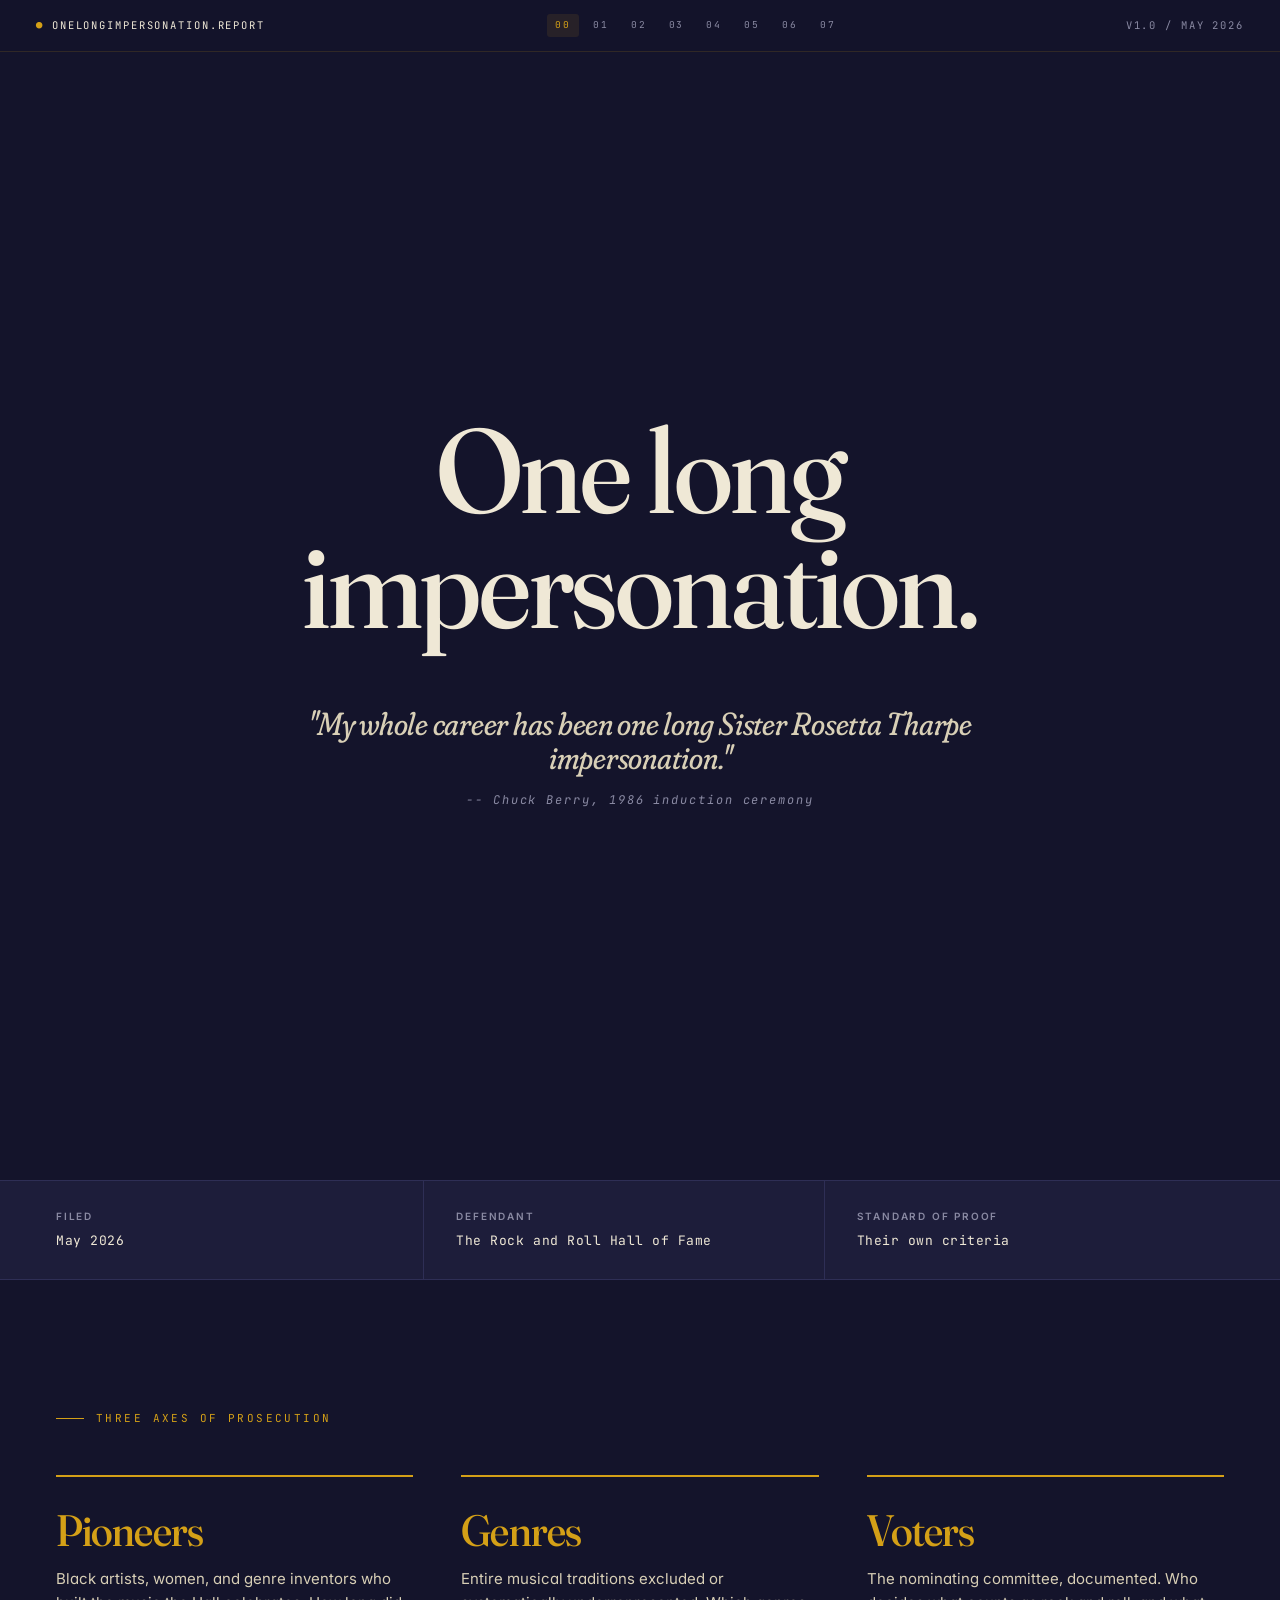
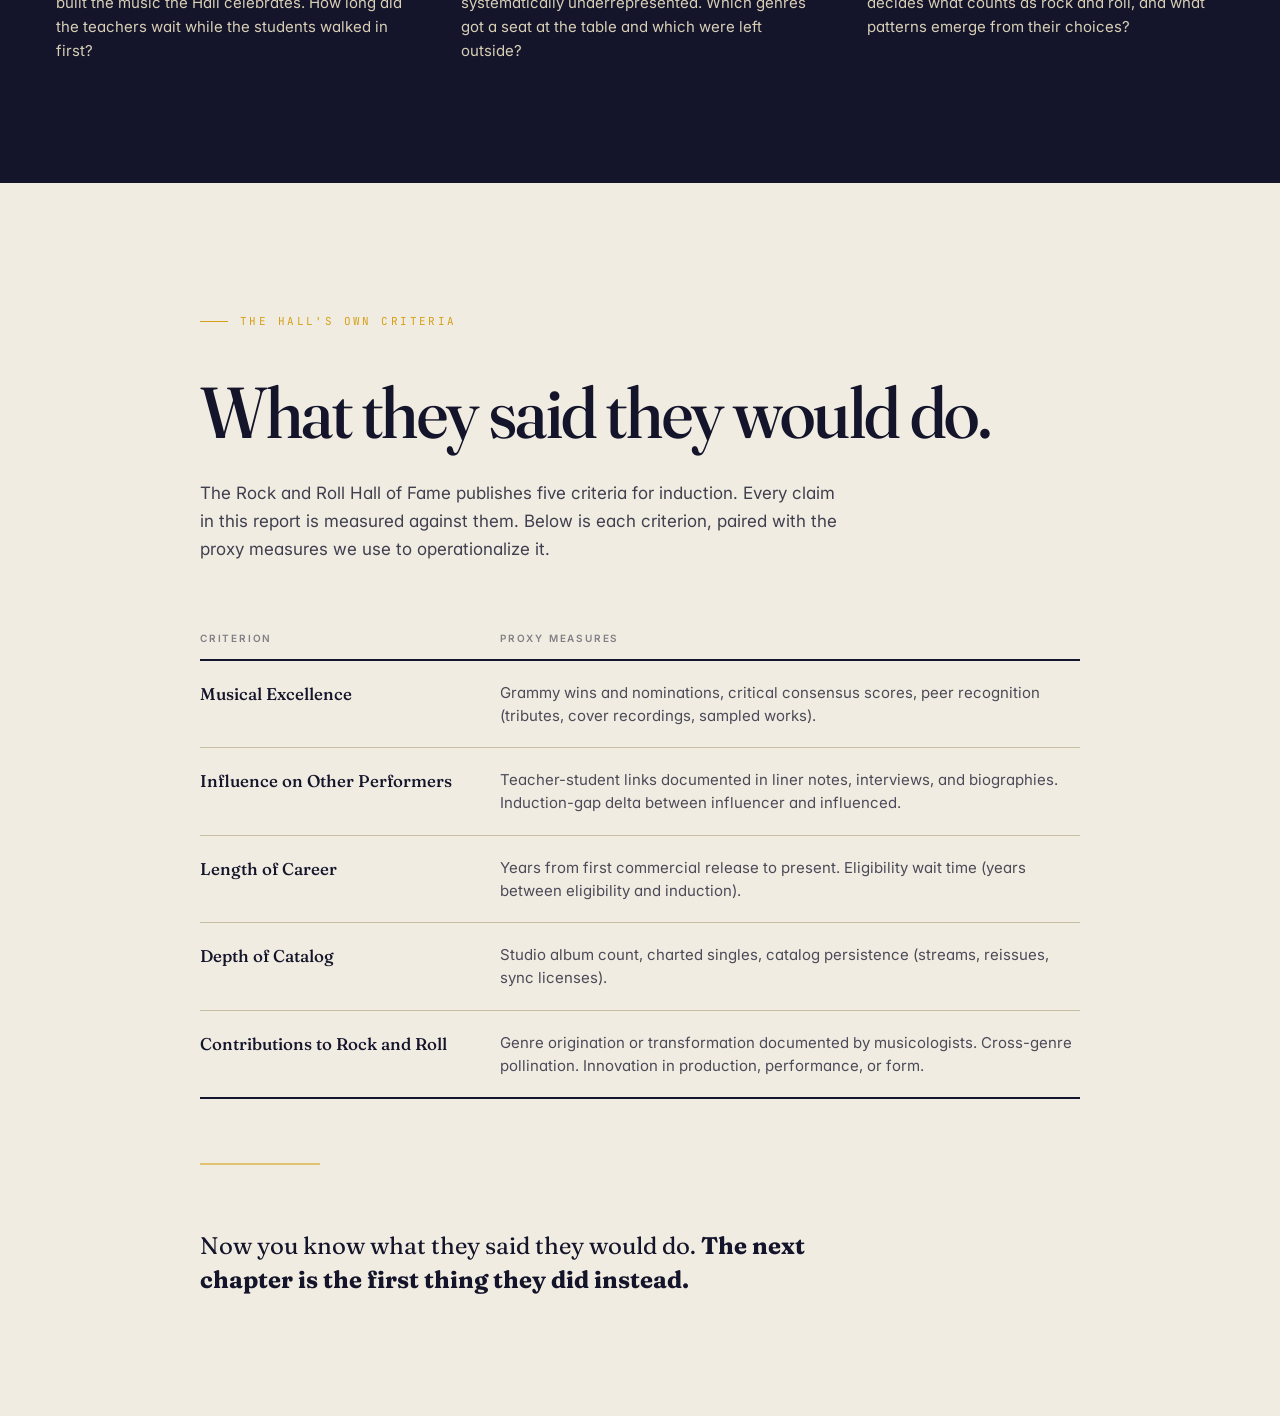
==== chapters/00-opening/index.html @ b668592f "Initial build: 8 chapters, 5 ML models, 402 artists, museum quality Platform scaffold with TOBS-patt" ====
<!doctype html>
<html lang="en">
<head>
<meta charset="utf-8">
<title>One Long Impersonation</title>
<meta name="viewport" content="width=device-width,initial-scale=1">
<meta name="description" content="One Long Impersonation: a data-driven investigation of the Rock and Roll Hall of Fame's induction record.">
<meta property="og:title" content="The Criteria -- One Long Impersonation">
<meta property="og:description" content="The Rock and Roll Hall of Fame has published its criteria since 1983. This platform holds them to it.">
<meta property="og:type" content="article">
<meta property="og:site_name" content="One Long Impersonation">
<meta name="twitter:card" content="summary_large_image">
<meta name="twitter:title" content="The Criteria -- One Long Impersonation">
<meta name="twitter:description" content="The Rock and Roll Hall of Fame has published its criteria since 1983. This platform holds them to it.">
<link rel="stylesheet" href="../../shared/design-tokens.css">
<link rel="stylesheet" href="opening.css">
</head>
<body>

<!--#include virtual="../../shared/platform-nav.html" -->
<script>
  fetch('../../shared/platform-nav.html')
    .then(function(r) { return r.text(); })
    .then(function(html) {
      var d = document.createElement('div');
      d.innerHTML = html;
      document.body.insertBefore(d, document.body.firstChild);
      d.querySelectorAll('script').forEach(function(s) {
        var ns = document.createElement('script');
        ns.textContent = s.textContent;
        document.body.appendChild(ns);
      });
    });
</script>

<!-- =====================================================
     COVER
     ===================================================== -->
<header class="section section--ink cover">
  <div class="container container--narrow cover__inner">

    <h1 class="display cover__title">
      One long<br>impersonation.
    </h1>

    <blockquote class="statement cover__quote">
      <p>"My whole career has been one long Sister Rosetta Tharpe impersonation."</p>
      <cite class="mono cover__cite">-- Chuck Berry, 1986 induction ceremony</cite>
    </blockquote>

  </div>
</header>

<!-- =====================================================
     METADATA STRIP
     ===================================================== -->
<div class="section section--ink2 meta-strip">
  <div class="container">
    <ul class="meta-strip__list">
      <li class="meta-strip__item">
        <span class="smallcaps meta-strip__label">Filed</span>
        <span class="mono meta-strip__value">May 2026</span>
      </li>
      <li class="meta-strip__item">
        <span class="smallcaps meta-strip__label">Defendant</span>
        <span class="mono meta-strip__value">The Rock and Roll Hall of Fame</span>
      </li>
      <li class="meta-strip__item">
        <span class="smallcaps meta-strip__label">Standard of Proof</span>
        <span class="mono meta-strip__value">Their own criteria</span>
      </li>
    </ul>
  </div>
</div>

<!-- =====================================================
     THREE AXES OF PROSECUTION
     ===================================================== -->
<section class="section section--ink axes">
  <div class="container">

    <div class="exhibit-label" style="margin-bottom:48px">
      <span>Three Axes of Prosecution</span>
    </div>

    <div class="axes__grid">

      <div class="axes__card">
        <h3 class="display axes__card-title" style="color:var(--gold)">Pioneers</h3>
        <p class="axes__card-body">
          Black artists, women, and genre inventors who built the music the Hall celebrates.
          How long did the teachers wait while the students walked in first?
        </p>
      </div>

      <div class="axes__card">
        <h3 class="display axes__card-title" style="color:var(--gold)">Genres</h3>
        <p class="axes__card-body">
          Entire musical traditions excluded or systematically underrepresented.
          Which genres got a seat at the table and which were left outside?
        </p>
      </div>

      <div class="axes__card">
        <h3 class="display axes__card-title" style="color:var(--gold)">Voters</h3>
        <p class="axes__card-body">
          The nominating committee, documented.
          Who decides what counts as rock and roll, and what patterns emerge from their choices?
        </p>
      </div>

    </div>

  </div>
</section>

<!-- =====================================================
     CRITERIA PREAMBLE
     ===================================================== -->
<section class="section section--paper criteria">
  <div class="container container--narrow">

    <div class="exhibit-label" style="margin-bottom:48px">
      <span>The Hall's Own Criteria</span>
    </div>

    <h2 class="display criteria__heading">
      What they said they would do.
    </h2>

    <p class="criteria__intro">
      The Rock and Roll Hall of Fame publishes five criteria for induction.
      Every claim in this report is measured against them.
      Below is each criterion, paired with the proxy measures we use to operationalize it.
    </p>

    <table class="criteria__table">
      <thead>
        <tr>
          <th class="smallcaps">Criterion</th>
          <th class="smallcaps">Proxy Measures</th>
        </tr>
      </thead>
      <tbody>
        <tr>
          <td class="criteria__name serif">Musical Excellence</td>
          <td class="criteria__proxy">
            Grammy wins and nominations, critical consensus scores, peer recognition (tributes, cover recordings, sampled works).
          </td>
        </tr>
        <tr>
          <td class="criteria__name serif">Influence on Other Performers</td>
          <td class="criteria__proxy">
            Teacher-student links documented in liner notes, interviews, and biographies.
            Induction-gap delta between influencer and influenced.
          </td>
        </tr>
        <tr>
          <td class="criteria__name serif">Length of Career</td>
          <td class="criteria__proxy">
            Years from first commercial release to present.
            Eligibility wait time (years between eligibility and induction).
          </td>
        </tr>
        <tr>
          <td class="criteria__name serif">Depth of Catalog</td>
          <td class="criteria__proxy">
            Studio album count, charted singles, catalog persistence (streams, reissues, sync licenses).
          </td>
        </tr>
        <tr>
          <td class="criteria__name serif">Contributions to Rock and Roll</td>
          <td class="criteria__proxy">
            Genre origination or transformation documented by musicologists.
            Cross-genre pollination. Innovation in production, performance, or form.
          </td>
        </tr>
      </tbody>
    </table>

    <hr class="rule rule--gold" style="max-width:120px; margin:64px 0">

    <p class="serif criteria__bridge" style="font-size:clamp(18px,2.5vw,24px); color:var(--ink); line-height:1.4; max-width:640px">
      Now you know what they said they would do.
      <strong>The next chapter is the first thing they did instead.</strong>
    </p>

  </div>
</section>

</body>
</html>
---- shared/design-tokens.css ----
/* One Long Impersonation -- Shared Design Tokens */
/* Import this in every chapter and the shell */
/* Full design system documented in docs/design.md */

@import url("https://fonts.googleapis.com/css2?family=Fraunces:opsz,wght,SOFT,WONK@9..144,300..900,0..100,0..1&family=Inter:wght@300;400;500;600;700&family=JetBrains+Mono:wght@300;400;500;600&display=swap");

:root {
  /* Backgrounds */
  --ink:        #14142b;
  --ink-2:      #1d1d3a;
  --ink-3:      #262648;
  --rule:       #2e2e55;

  /* Paper surfaces (for light sections) */
  --paper:      #f1ece1;
  --paper-2:    #e8e1d1;
  --paper-3:    #ddd3bd;
  --bone:       #f6f2ea;

  /* Text */
  --cream:      #efe8d6;
  --cream-2:    #d8cfb6;
  --mute:       #8a8aa3;
  --rule-paper: #c8bea3;

  /* Accents */
  --gold:       #d4a017;
  --gold-hot:   #e8b727;
  --blood:      #b03434;
  --blood-deep: #7a1f1f;
  --moss:       #5f7d56;

  /* Typography */
  --serif:   "Fraunces", Georgia, serif;
  --sans:    "Inter", system-ui, sans-serif;
  --mono:    "JetBrains Mono", ui-monospace, monospace;
}

/* ------------------------------------------------
   TYPE SYSTEM
   ------------------------------------------------ */

/* Display -- large headlines */
.display {
  font-family: var(--serif);
  font-weight: 500;
  font-variation-settings: "SOFT" 30, "opsz" 144, "WONK" 0;
  letter-spacing: -0.02em;
  line-height: 0.96;
}

/* Display with wonk axis -- stylistic alternates */
.display-wonk {
  font-family: var(--serif);
  font-weight: 500;
  font-variation-settings: "SOFT" 60, "opsz" 144, "WONK" 1;
  letter-spacing: -0.025em;
  line-height: 0.95;
}

/* Serif body -- for pull quotes and opening statements */
.serif {
  font-family: var(--serif);
  font-variation-settings: "SOFT" 30, "opsz" 24;
}

/* Monospace -- for data labels, exhibit labels, annotations */
.mono {
  font-family: var(--mono);
  font-feature-settings: "ss02", "ss03";
}

/* Small caps -- for section labels and metadata */
.smallcaps {
  font-family: var(--sans);
  text-transform: uppercase;
  letter-spacing: 0.18em;
  font-weight: 600;
  font-size: 11px;
}

/* ------------------------------------------------
   SECTION PRIMITIVES
   ------------------------------------------------ */

.section { position: relative; padding: 120px 0; }
.section--paper { background: var(--paper); color: var(--ink); }
.section--bone  { background: var(--bone); color: var(--ink); }
.section--ink   { background: var(--ink); color: var(--cream); }
.section--ink2  { background: var(--ink-2); color: var(--cream); }

.container        { max-width: 1240px; margin: 0 auto; padding: 0 56px; }
.container--wide  { max-width: 1480px; }
.container--narrow { max-width: 880px; }

/* ------------------------------------------------
   COMPONENT TOKENS
   ------------------------------------------------ */

/* Horizontal rule */
.rule {
  height: 1px;
  background: currentColor;
  opacity: 0.18;
  border: 0;
  margin: 0;
}
.rule--gold {
  background: var(--gold);
  opacity: 0.55;
  height: 2px;
}

/* Exhibit label -- above every visualization */
.exhibit-label {
  display: inline-flex;
  align-items: center;
  gap: 12px;
  font-family: var(--mono);
  font-size: 11px;
  letter-spacing: 0.22em;
  text-transform: uppercase;
  color: var(--gold);
}
.exhibit-label::before {
  content: "";
  width: 28px;
  height: 1px;
  background: var(--gold);
}

/* Pull-quote / opening statement */
blockquote.statement {
  margin: 0;
  padding: 0;
  font-family: var(--serif);
  font-variation-settings: "SOFT" 100, "opsz" 144;
  font-style: italic;
  font-weight: 400;
  letter-spacing: -0.015em;
  line-height: 1.05;
}

/* Verdict stamp */
.stamp {
  display: inline-block;
  border: 2px solid var(--blood);
  color: var(--blood);
  padding: 6px 14px 4px;
  font-family: var(--serif);
  font-weight: 700;
  letter-spacing: 0.08em;
  text-transform: uppercase;
  transform: rotate(-3deg);
  font-size: 12px;
}

/* Cross-hatched accent pattern */
.hatch {
  background-image:
    repeating-linear-gradient(45deg,
      rgba(212,160,23,0.55) 0 1px,
      transparent 1px 6px);
}

/* Tabular numbers for data displays */
.tnum { font-variant-numeric: tabular-nums; }

/* ------------------------------------------------
   GLOBAL DEFAULTS
   ------------------------------------------------ */

html, body { margin: 0; padding: 0; }

body {
  background: var(--ink);
  color: var(--cream);
  font-family: var(--sans);
  font-size: 17px;
  line-height: 1.55;
  -webkit-font-smoothing: antialiased;
  text-rendering: optimizeLegibility;
  font-feature-settings: "ss01", "cv11";
}

a { color: inherit; text-decoration: none; }

::selection { background: var(--gold); color: var(--ink); }

::-webkit-scrollbar { width: 8px; }
::-webkit-scrollbar-track { background: transparent; }
::-webkit-scrollbar-thumb { background: rgba(212,160,23,0.3); border-radius: 4px; }

/* ------------------------------------------------
   RESPONSIVE
   ------------------------------------------------ */

@media (max-width: 768px) {
  .container { padding: 0 24px; }
  .section { padding: 80px 0; }
}

@media (max-width: 375px) {
  .container { padding: 0 16px; }
  .section { padding: 60px 0; }
  body { font-size: 15px; }
}
---- chapters/00-opening/opening.css ----
/* One Long Impersonation -- Chapter 00: Opening */

/* ------------------------------------------------
   COVER
   ------------------------------------------------ */

.cover {
  min-height: 100vh;
  min-height: 100dvh;
  display: flex;
  align-items: center;
  justify-content: center;
  padding: 160px 0 120px;
}

.cover__inner {
  text-align: center;
}

.cover__title {
  font-size: clamp(56px, 10vw, 120px);
  margin: 0 0 64px;
  color: var(--cream);
}

.cover__quote {
  max-width: 720px;
  margin: 0 auto;
}

.cover__quote p {
  font-size: clamp(20px, 3vw, 32px);
  color: var(--cream-2);
  margin: 0 0 20px;
}

.cover__cite {
  display: block;
  font-size: 12px;
  letter-spacing: 0.16em;
  color: var(--mute);
}

/* ------------------------------------------------
   METADATA STRIP
   ------------------------------------------------ */

.meta-strip {
  padding: 0;
  border-top: 1px solid var(--rule);
  border-bottom: 1px solid var(--rule);
}

.meta-strip__list {
  list-style: none;
  margin: 0;
  padding: 0;
  display: flex;
  align-items: stretch;
}

.meta-strip__item {
  flex: 1;
  display: flex;
  flex-direction: column;
  gap: 6px;
  padding: 28px 0;
  border-right: 1px solid var(--rule);
}

.meta-strip__item:last-child {
  border-right: none;
}

.meta-strip__item:not(:first-child) {
  padding-left: 32px;
}

.meta-strip__label {
  color: var(--mute);
  font-size: 10px;
}

.meta-strip__value {
  font-size: 13px;
  letter-spacing: 0.04em;
  color: var(--cream);
}

/* ------------------------------------------------
   THREE AXES
   ------------------------------------------------ */

.axes {
  padding: 120px 0;
}

.axes__grid {
  display: grid;
  grid-template-columns: repeat(3, 1fr);
  gap: 48px;
}

.axes__card {
  border-top: 2px solid var(--gold);
  padding-top: 32px;
}

.axes__card-title {
  font-size: clamp(28px, 4vw, 44px);
  margin: 0 0 16px;
}

.axes__card-body {
  font-size: 15px;
  line-height: 1.6;
  color: var(--cream-2);
  margin: 0;
}

/* ------------------------------------------------
   CRITERIA PREAMBLE
   ------------------------------------------------ */

.criteria {
  padding: 120px 0;
}

.criteria__heading {
  font-size: clamp(36px, 6vw, 72px);
  color: var(--ink);
  margin: 0 0 32px;
}

.criteria__intro {
  font-size: 17px;
  line-height: 1.65;
  color: var(--ink);
  max-width: 640px;
  margin: 0 0 56px;
  opacity: 0.8;
}

.criteria__table {
  width: 100%;
  border-collapse: collapse;
  margin: 0;
}

.criteria__table thead th {
  text-align: left;
  padding: 12px 16px 12px 0;
  border-bottom: 2px solid var(--ink);
  font-size: 10px;
  color: var(--ink);
  opacity: 0.5;
}

.criteria__table thead th:last-child {
  padding-left: 24px;
}

.criteria__table tbody tr {
  border-bottom: 1px solid var(--rule-paper);
}

.criteria__table tbody tr:last-child {
  border-bottom: 2px solid var(--ink);
}

.criteria__name {
  font-size: 17px;
  font-weight: 500;
  color: var(--ink);
  padding: 20px 24px 20px 0;
  vertical-align: top;
  white-space: nowrap;
  width: 1%;
}

.criteria__proxy {
  font-size: 15px;
  line-height: 1.55;
  color: var(--ink);
  opacity: 0.75;
  padding: 20px 0 20px 24px;
  vertical-align: top;
}

.criteria__bridge {
  margin: 0;
}

/* ------------------------------------------------
   RESPONSIVE
   ------------------------------------------------ */

@media (max-width: 768px) {
  .cover {
    padding: 120px 0 80px;
  }

  .meta-strip__list {
    flex-direction: column;
  }

  .meta-strip__item {
    border-right: none;
    border-bottom: 1px solid var(--rule);
    padding: 20px 0;
  }

  .meta-strip__item:last-child {
    border-bottom: none;
  }

  .meta-strip__item:not(:first-child) {
    padding-left: 0;
  }

  .axes__grid {
    grid-template-columns: 1fr;
    gap: 40px;
  }

  .criteria__name {
    white-space: normal;
    display: block;
    padding: 16px 0 4px;
  }

  .criteria__proxy {
    padding: 4px 0 16px;
  }

  .criteria__table thead {
    display: none;
  }

  .criteria__table tbody tr {
    display: flex;
    flex-direction: column;
  }
}
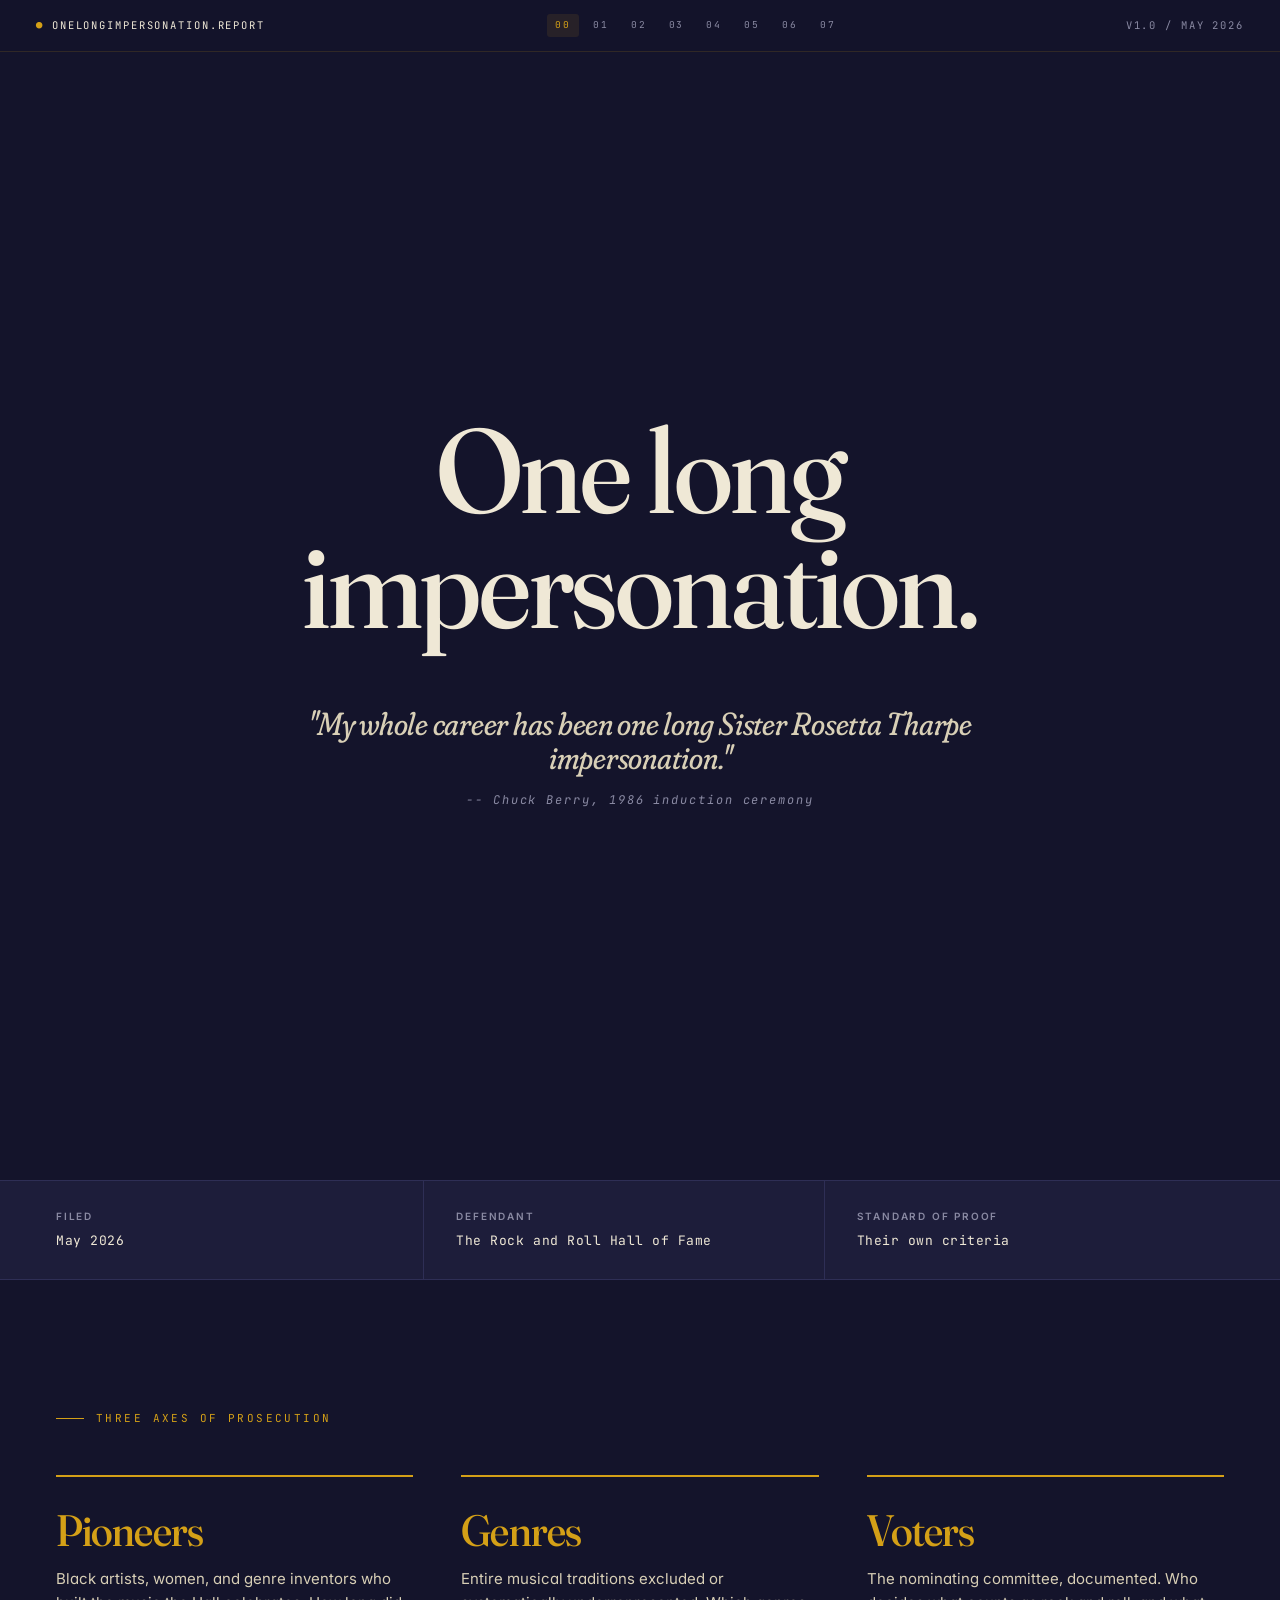
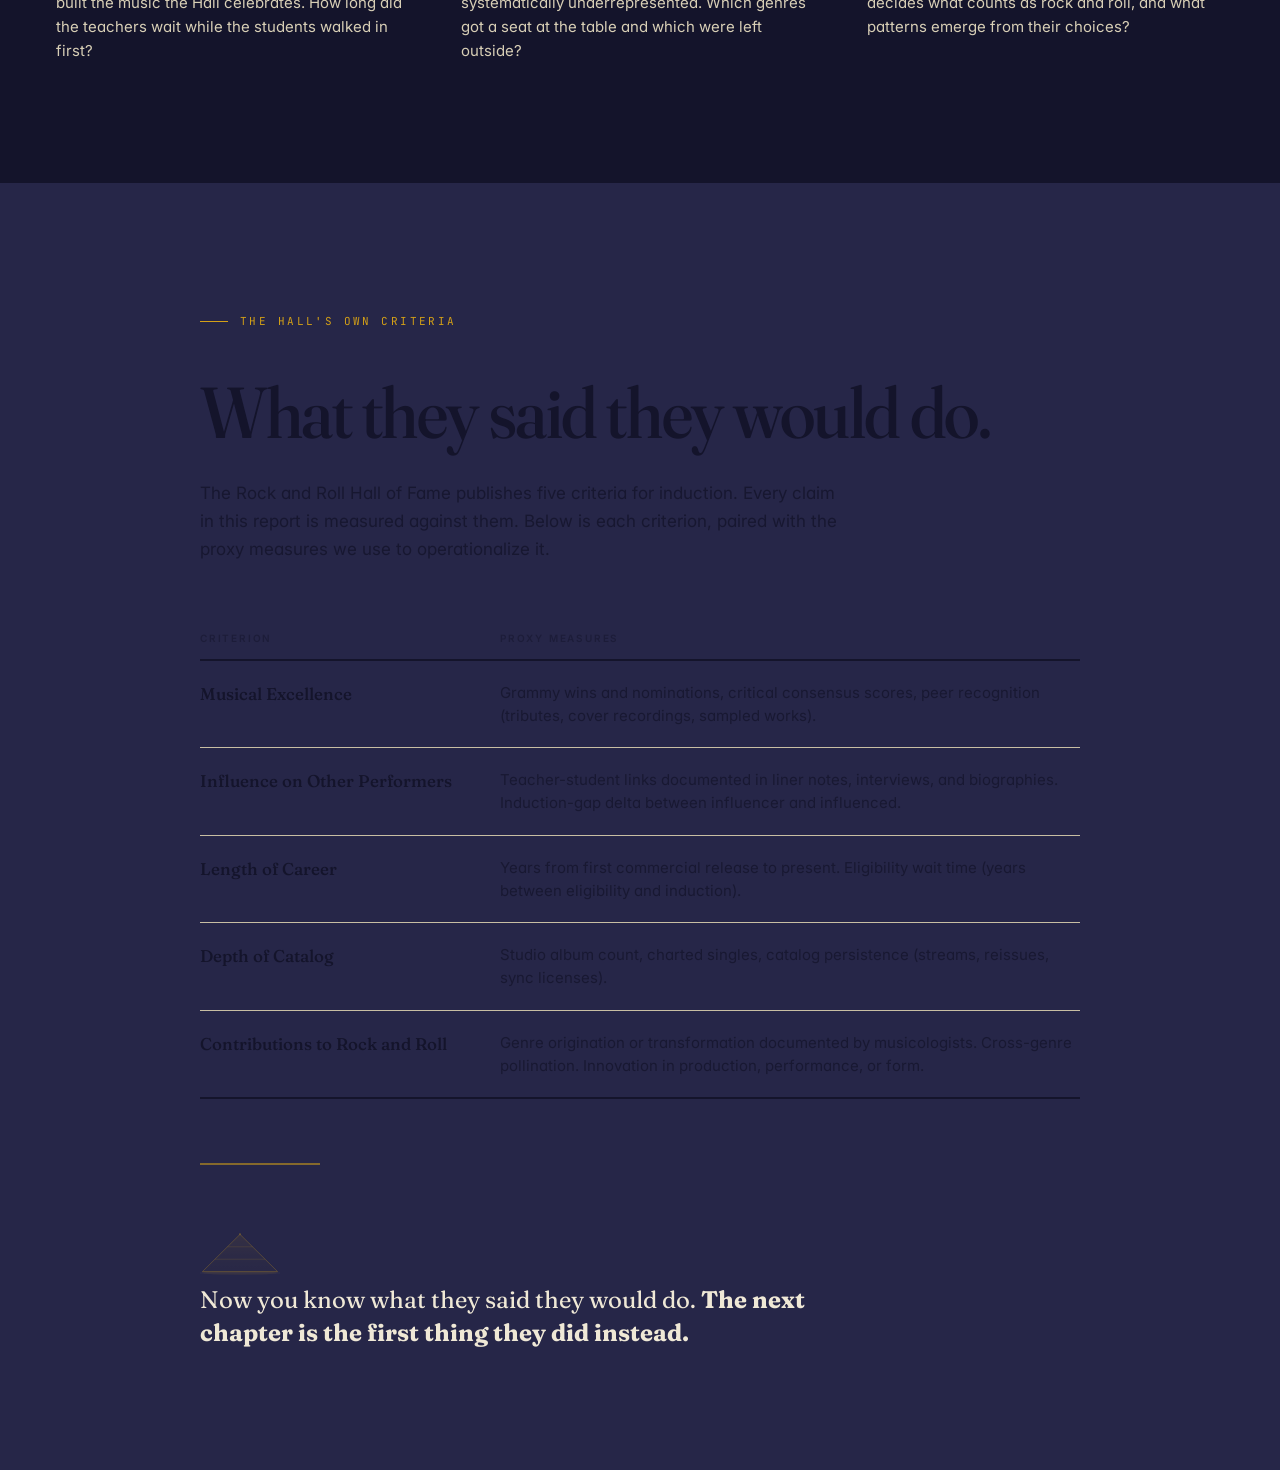
==== commit 6262e6d2: "[global] feat: add pyramid mark to all chapters, replace beige sections with dark - Extracted pyrami" ====
--- a/chapters/00-opening/index.html
+++ b/chapters/00-opening/index.html
@@ -179,8 +179,9 @@
     </table>
 
     <hr class="rule rule--gold" style="max-width:120px; margin:64px 0">
+    <div class="pyramid-mark" data-size="small" style="margin-top:32px;opacity:0.4;width:80px"></div>
 
-    <p class="serif criteria__bridge" style="font-size:clamp(18px,2.5vw,24px); color:var(--ink); line-height:1.4; max-width:640px">
+    <p class="serif criteria__bridge" style="font-size:clamp(18px,2.5vw,24px); color:var(--cream); line-height:1.4; max-width:640px">
       Now you know what they said they would do.
       <strong>The next chapter is the first thing they did instead.</strong>
     </p>
@@ -188,5 +189,6 @@
   </div>
 </section>
 
+<script src="../../shared/pyramid.js"></script>
 </body>
 </html>
--- a/shared/design-tokens.css
+++ b/shared/design-tokens.css
@@ -84,8 +84,8 @@
    ------------------------------------------------ */
 
 .section { position: relative; padding: 120px 0; }
-.section--paper { background: var(--paper); color: var(--ink); }
-.section--bone  { background: var(--bone); color: var(--ink); }
+.section--paper { background: var(--ink-3); color: var(--cream); }
+.section--bone  { background: #1a1a38; color: var(--cream); }
 .section--ink   { background: var(--ink); color: var(--cream); }
 .section--ink2  { background: var(--ink-2); color: var(--cream); }
 
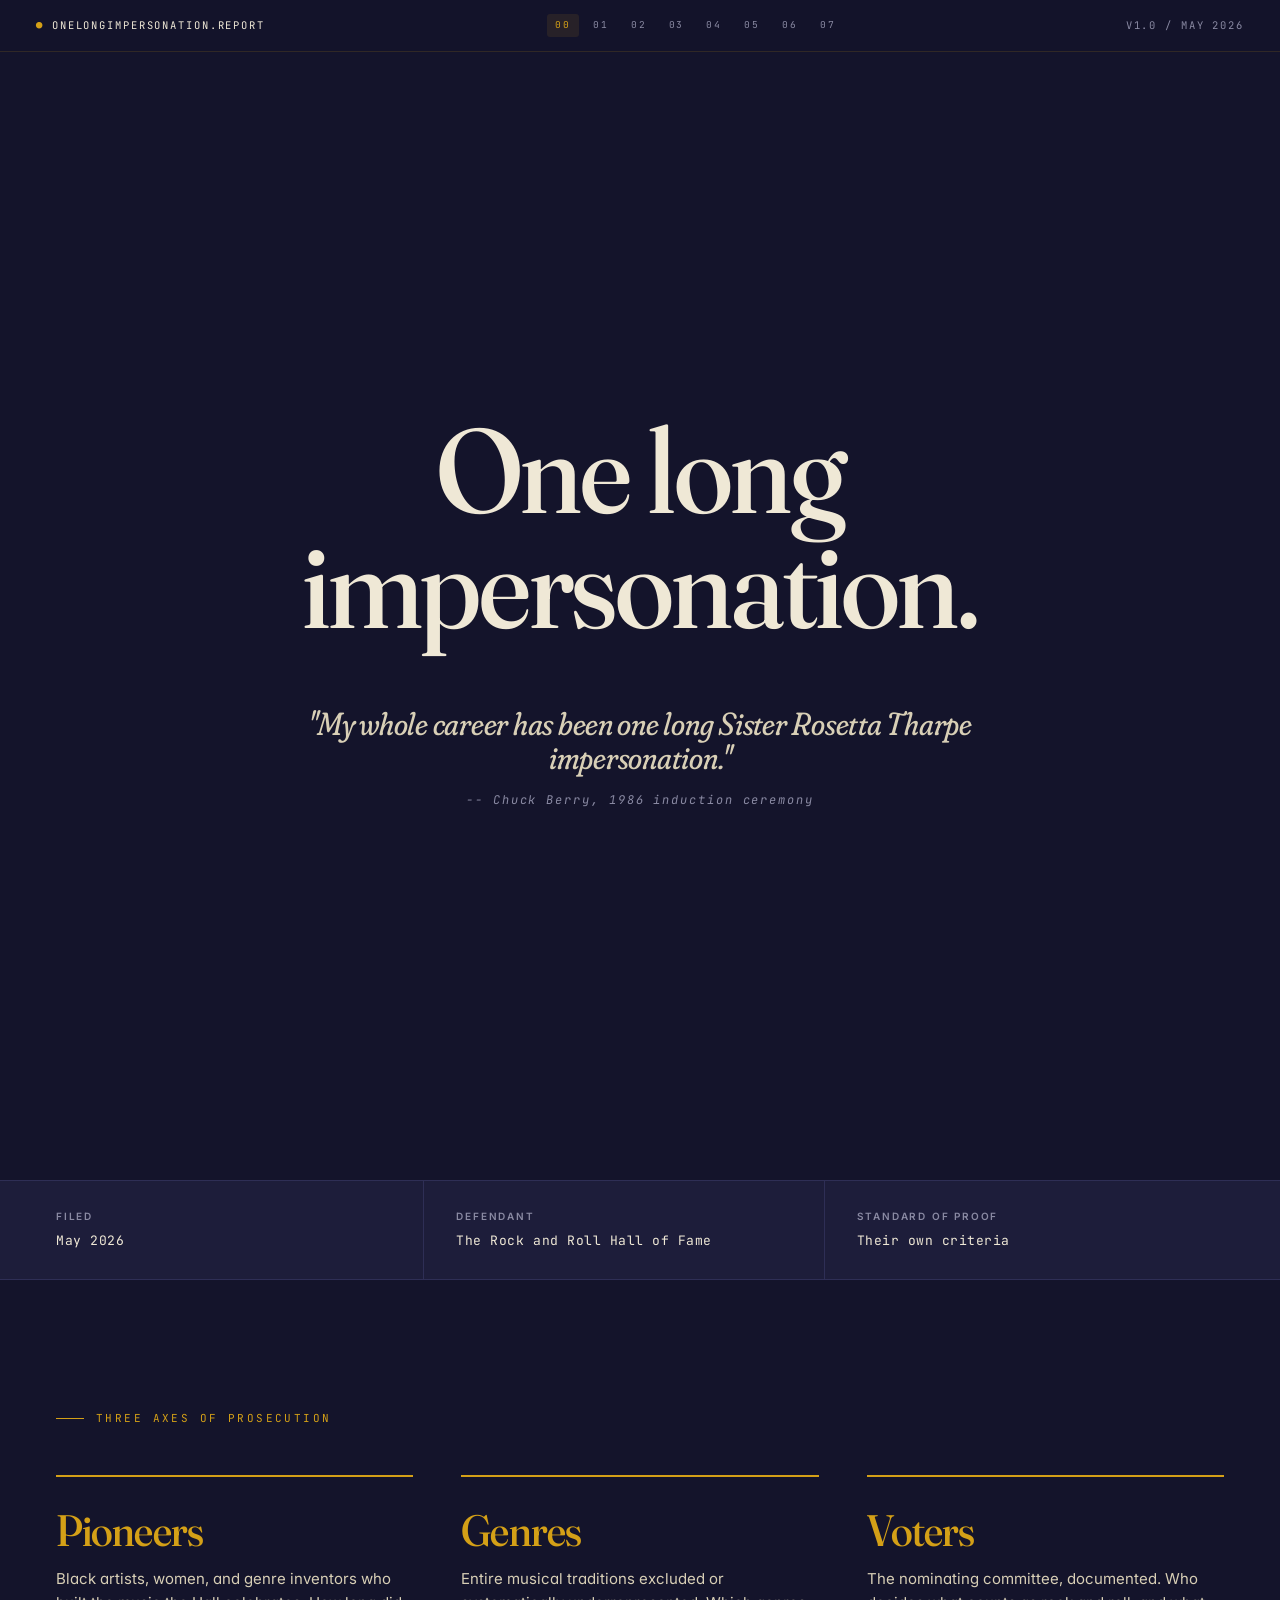
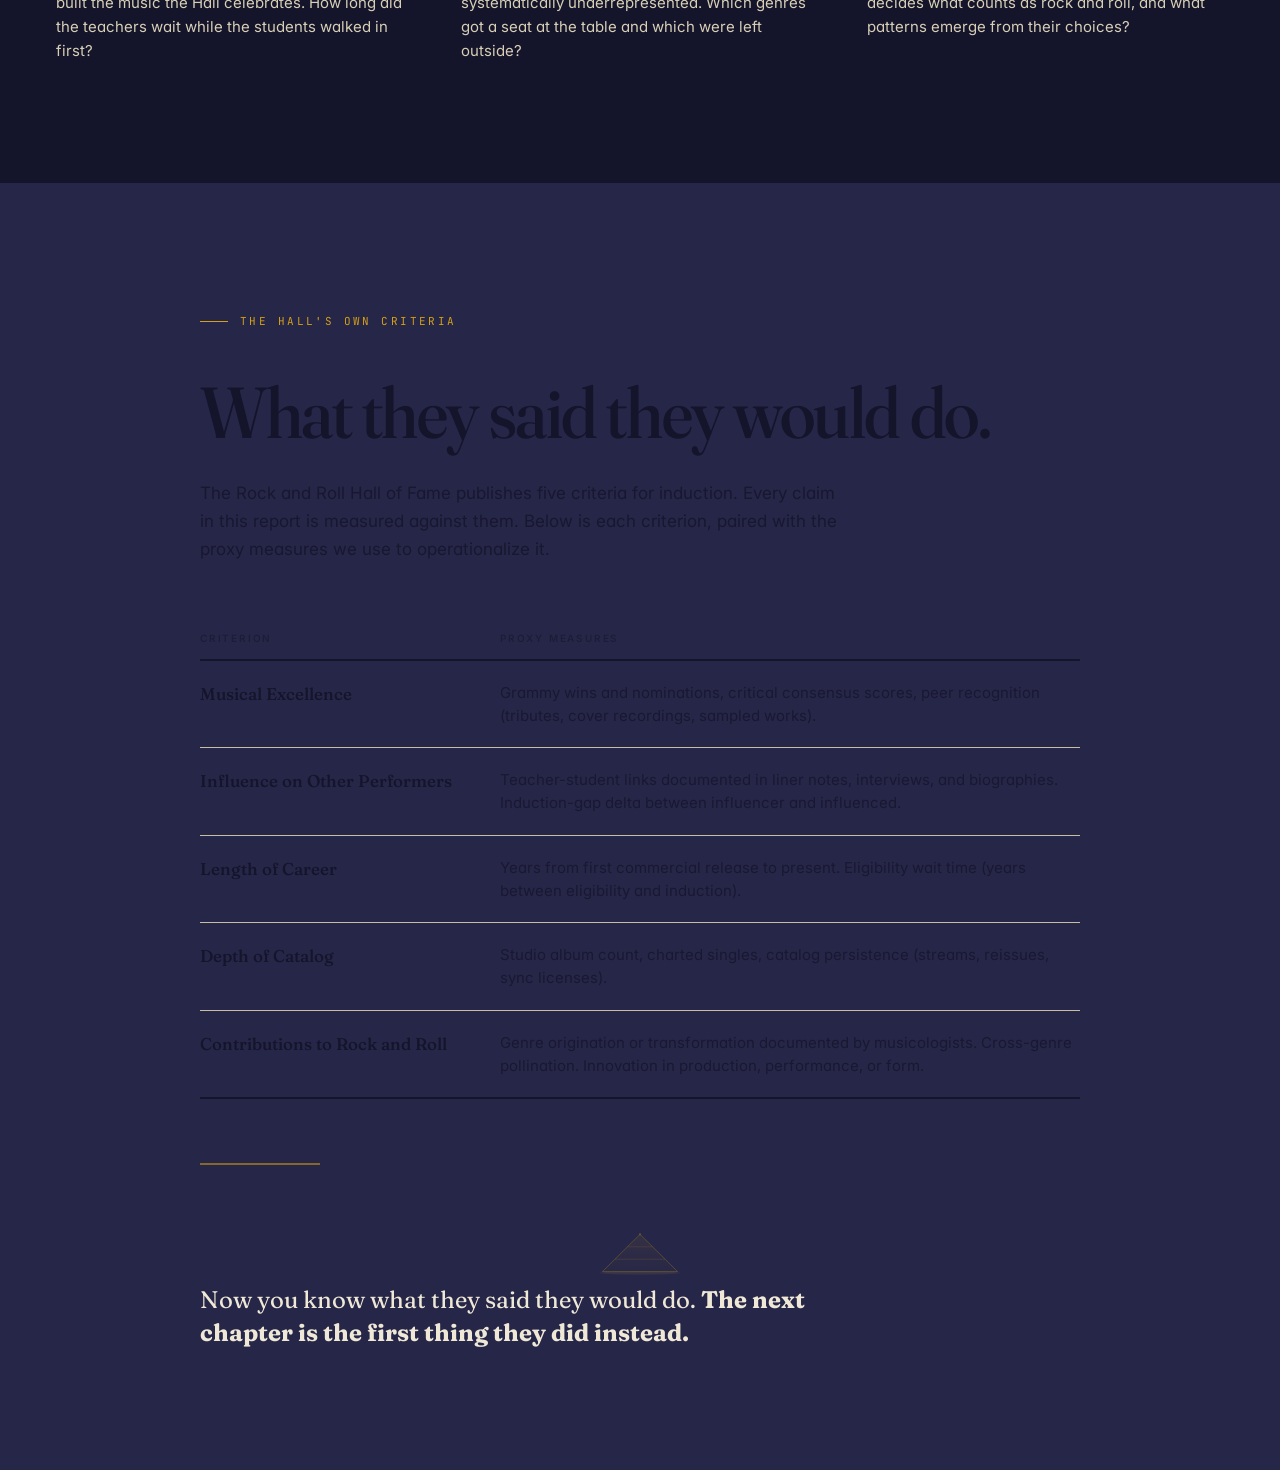
==== commit 4bf991e9: "[global] fix: center header pyramid mark Co-Authored-By: Claude Opus 4.6 (1M context) <noreply@anthr" ====
--- a/chapters/00-opening/index.html
+++ b/chapters/00-opening/index.html
@@ -179,7 +179,7 @@
     </table>
 
     <hr class="rule rule--gold" style="max-width:120px; margin:64px 0">
-    <div class="pyramid-mark" data-size="small" style="margin-top:32px;opacity:0.4;width:80px"></div>
+    <div class="pyramid-mark" data-size="small" style="margin:32px auto 0;opacity:0.4;width:80px"></div>
 
     <p class="serif criteria__bridge" style="font-size:clamp(18px,2.5vw,24px); color:var(--cream); line-height:1.4; max-width:640px">
       Now you know what they said they would do.
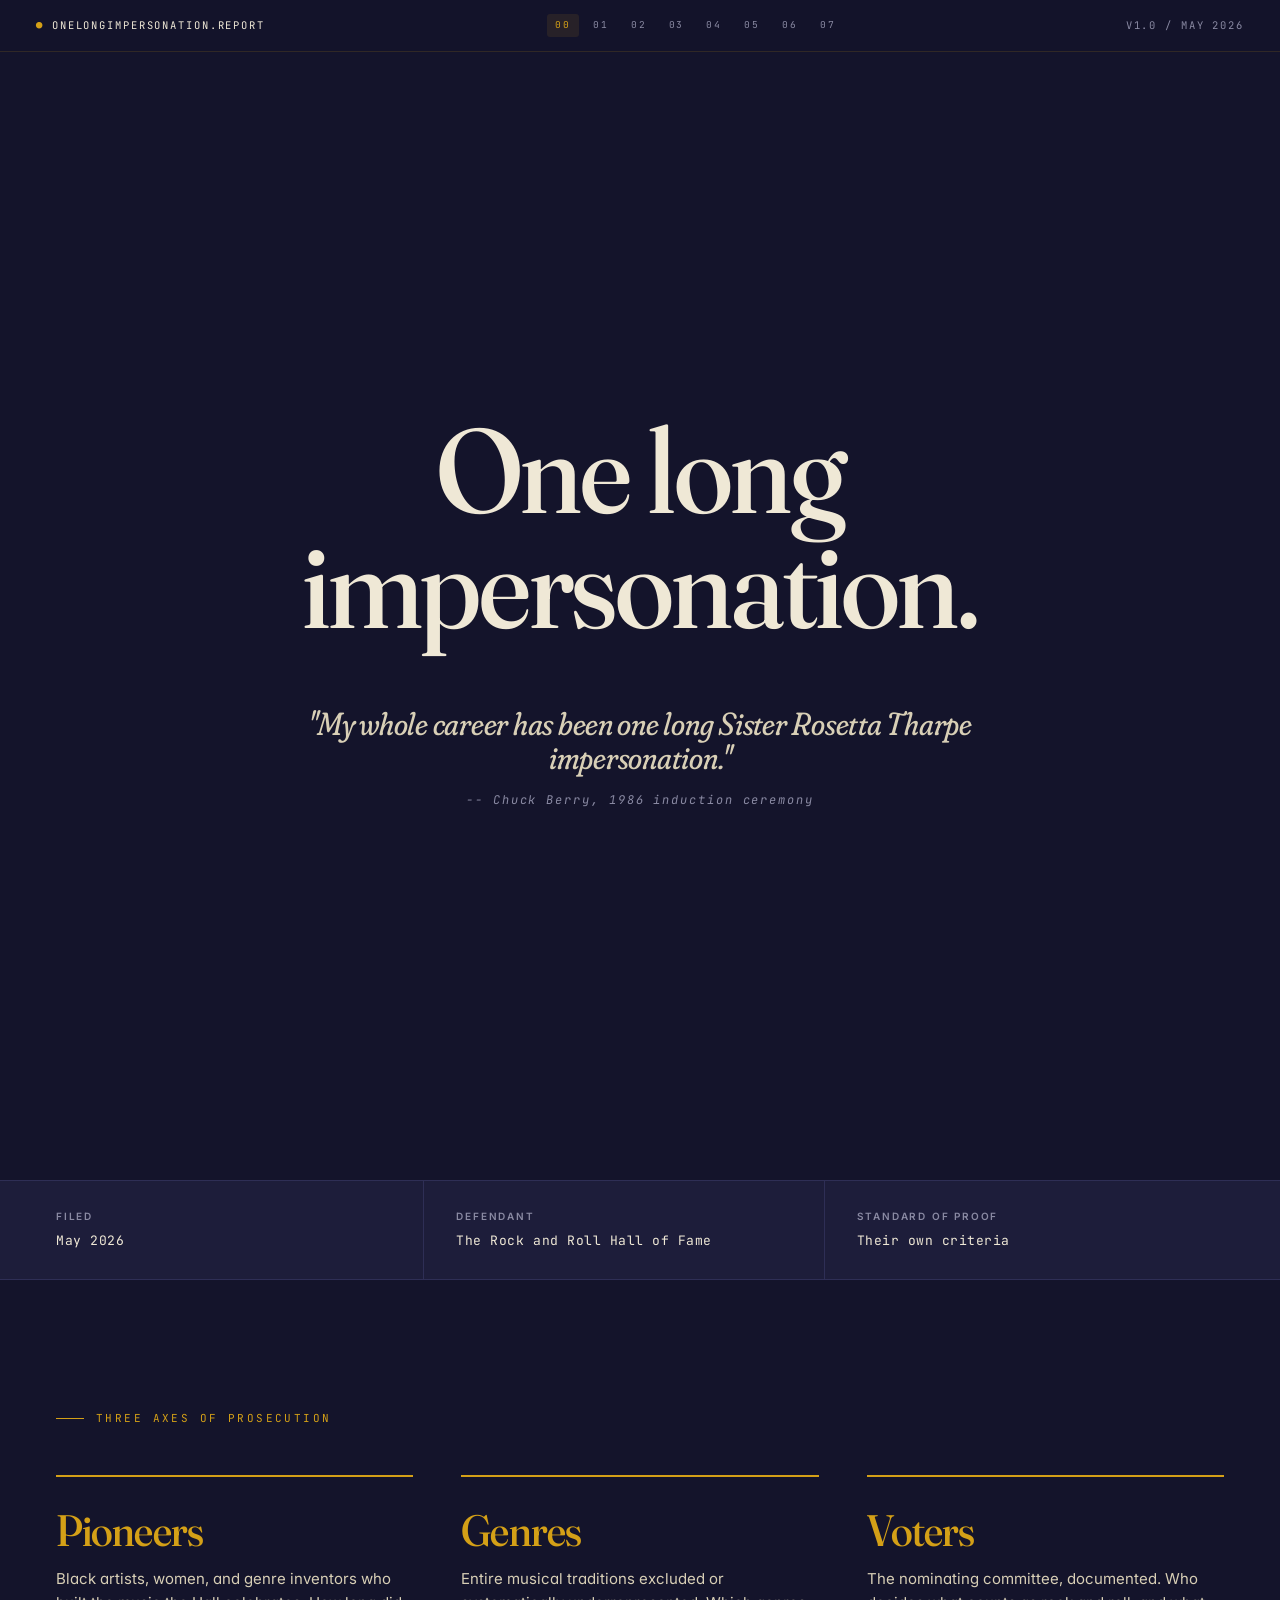
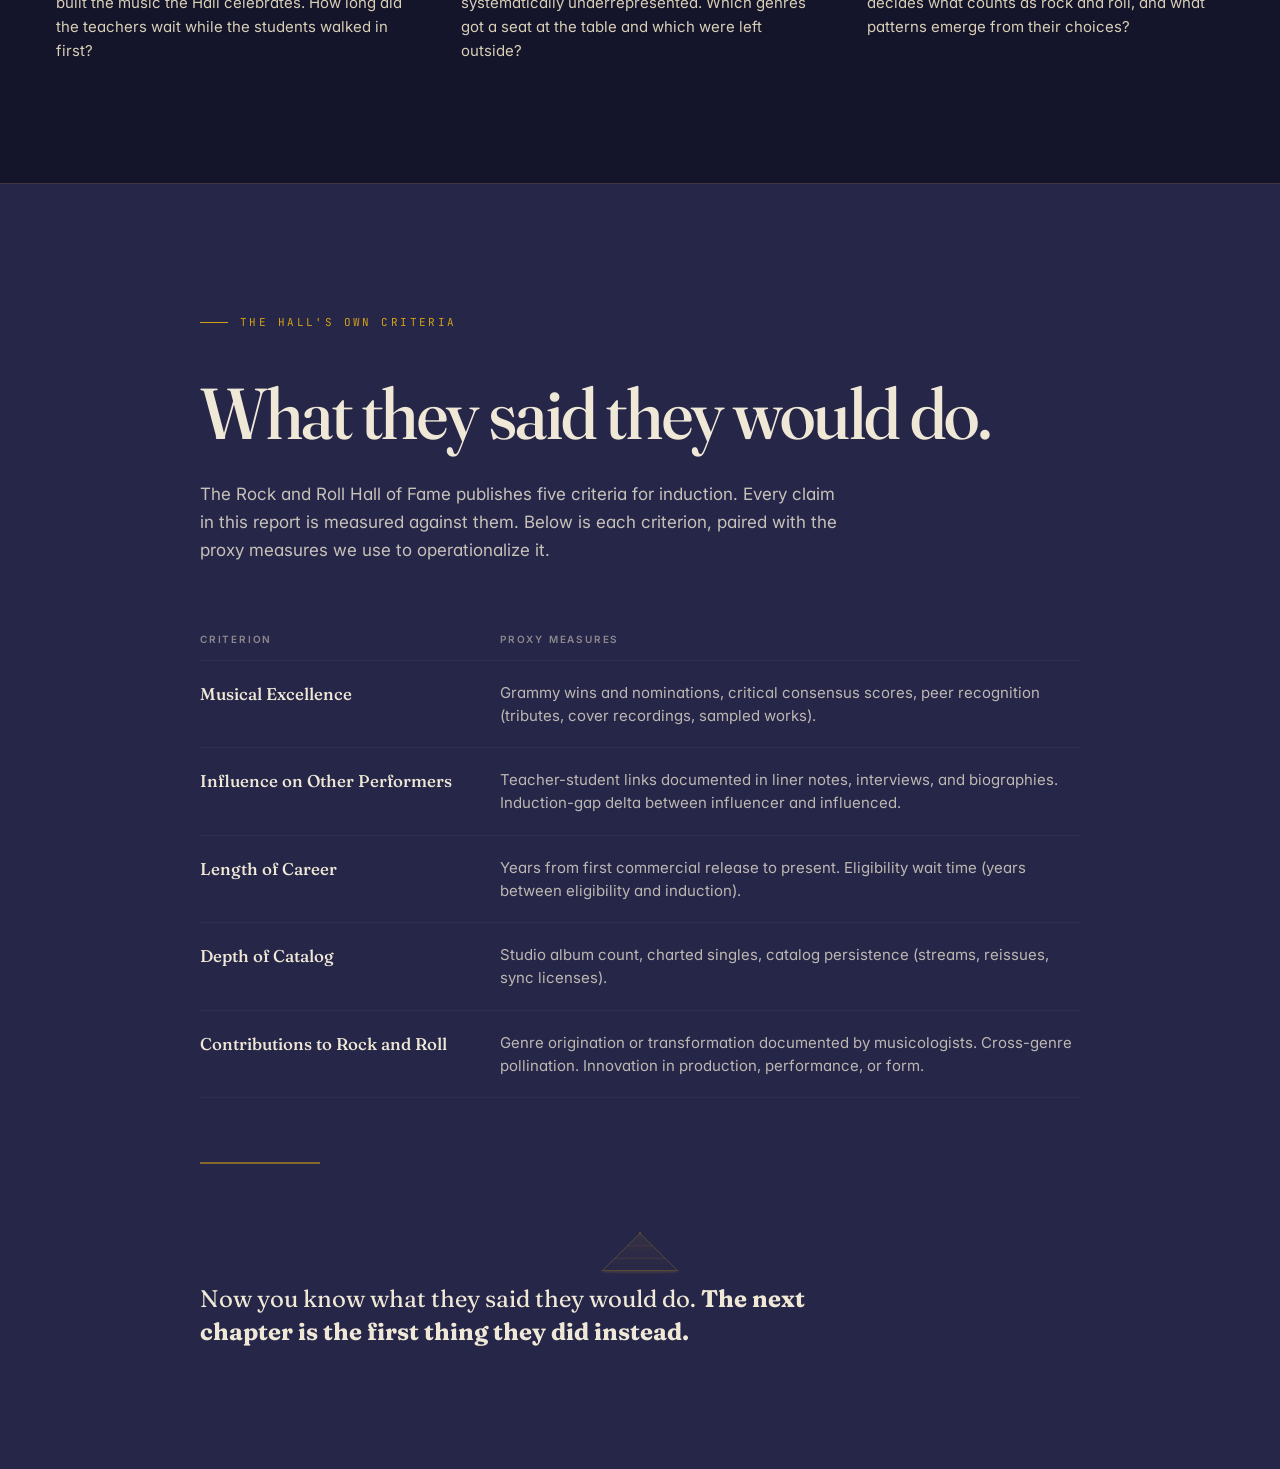
==== commit 2ba639c5: "[global] feat: add next-chapter navigation + subtle section dividers - New shared/next-chapter.js re" ====
--- a/chapters/00-opening/index.html
+++ b/chapters/00-opening/index.html
@@ -190,5 +190,6 @@
 </section>
 
 <script src="../../shared/pyramid.js"></script>
+<script src="../../shared/next-chapter.js"></script>
 </body>
 </html>
--- a/shared/design-tokens.css
+++ b/shared/design-tokens.css
@@ -84,8 +84,8 @@
    ------------------------------------------------ */
 
 .section { position: relative; padding: 120px 0; }
-.section--paper { background: var(--ink-3); color: var(--cream); }
-.section--bone  { background: #1a1a38; color: var(--cream); }
+.section--paper { background: var(--ink-3); color: var(--cream); border-top: 1px solid rgba(212,160,23,0.15); }
+.section--bone  { background: #1a1a38; color: var(--cream); border-top: 1px solid rgba(212,160,23,0.15); }
 .section--ink   { background: var(--ink); color: var(--cream); }
 .section--ink2  { background: var(--ink-2); color: var(--cream); }
 
--- a/chapters/00-opening/opening.css
+++ b/chapters/00-opening/opening.css
@@ -128,14 +128,14 @@
 
 .criteria__heading {
   font-size: clamp(36px, 6vw, 72px);
-  color: var(--ink);
+  color: var(--cream);
   margin: 0 0 32px;
 }
 
 .criteria__intro {
   font-size: 17px;
   line-height: 1.65;
-  color: var(--ink);
+  color: var(--cream);
   max-width: 640px;
   margin: 0 0 56px;
   opacity: 0.8;
@@ -150,9 +150,9 @@
 .criteria__table thead th {
   text-align: left;
   padding: 12px 16px 12px 0;
-  border-bottom: 2px solid var(--ink);
+  border-bottom: 1px solid var(--rule);
   font-size: 10px;
-  color: var(--ink);
+  color: var(--cream);
   opacity: 0.5;
 }
 
@@ -161,17 +161,17 @@
 }
 
 .criteria__table tbody tr {
-  border-bottom: 1px solid var(--rule-paper);
+  border-bottom: 1px solid var(--rule);
 }
 
 .criteria__table tbody tr:last-child {
-  border-bottom: 2px solid var(--ink);
+  border-bottom: 1px solid var(--rule);
 }
 
 .criteria__name {
   font-size: 17px;
   font-weight: 500;
-  color: var(--ink);
+  color: var(--cream);
   padding: 20px 24px 20px 0;
   vertical-align: top;
   white-space: nowrap;
@@ -181,7 +181,7 @@
 .criteria__proxy {
   font-size: 15px;
   line-height: 1.55;
-  color: var(--ink);
+  color: var(--cream);
   opacity: 0.75;
   padding: 20px 0 20px 24px;
   vertical-align: top;
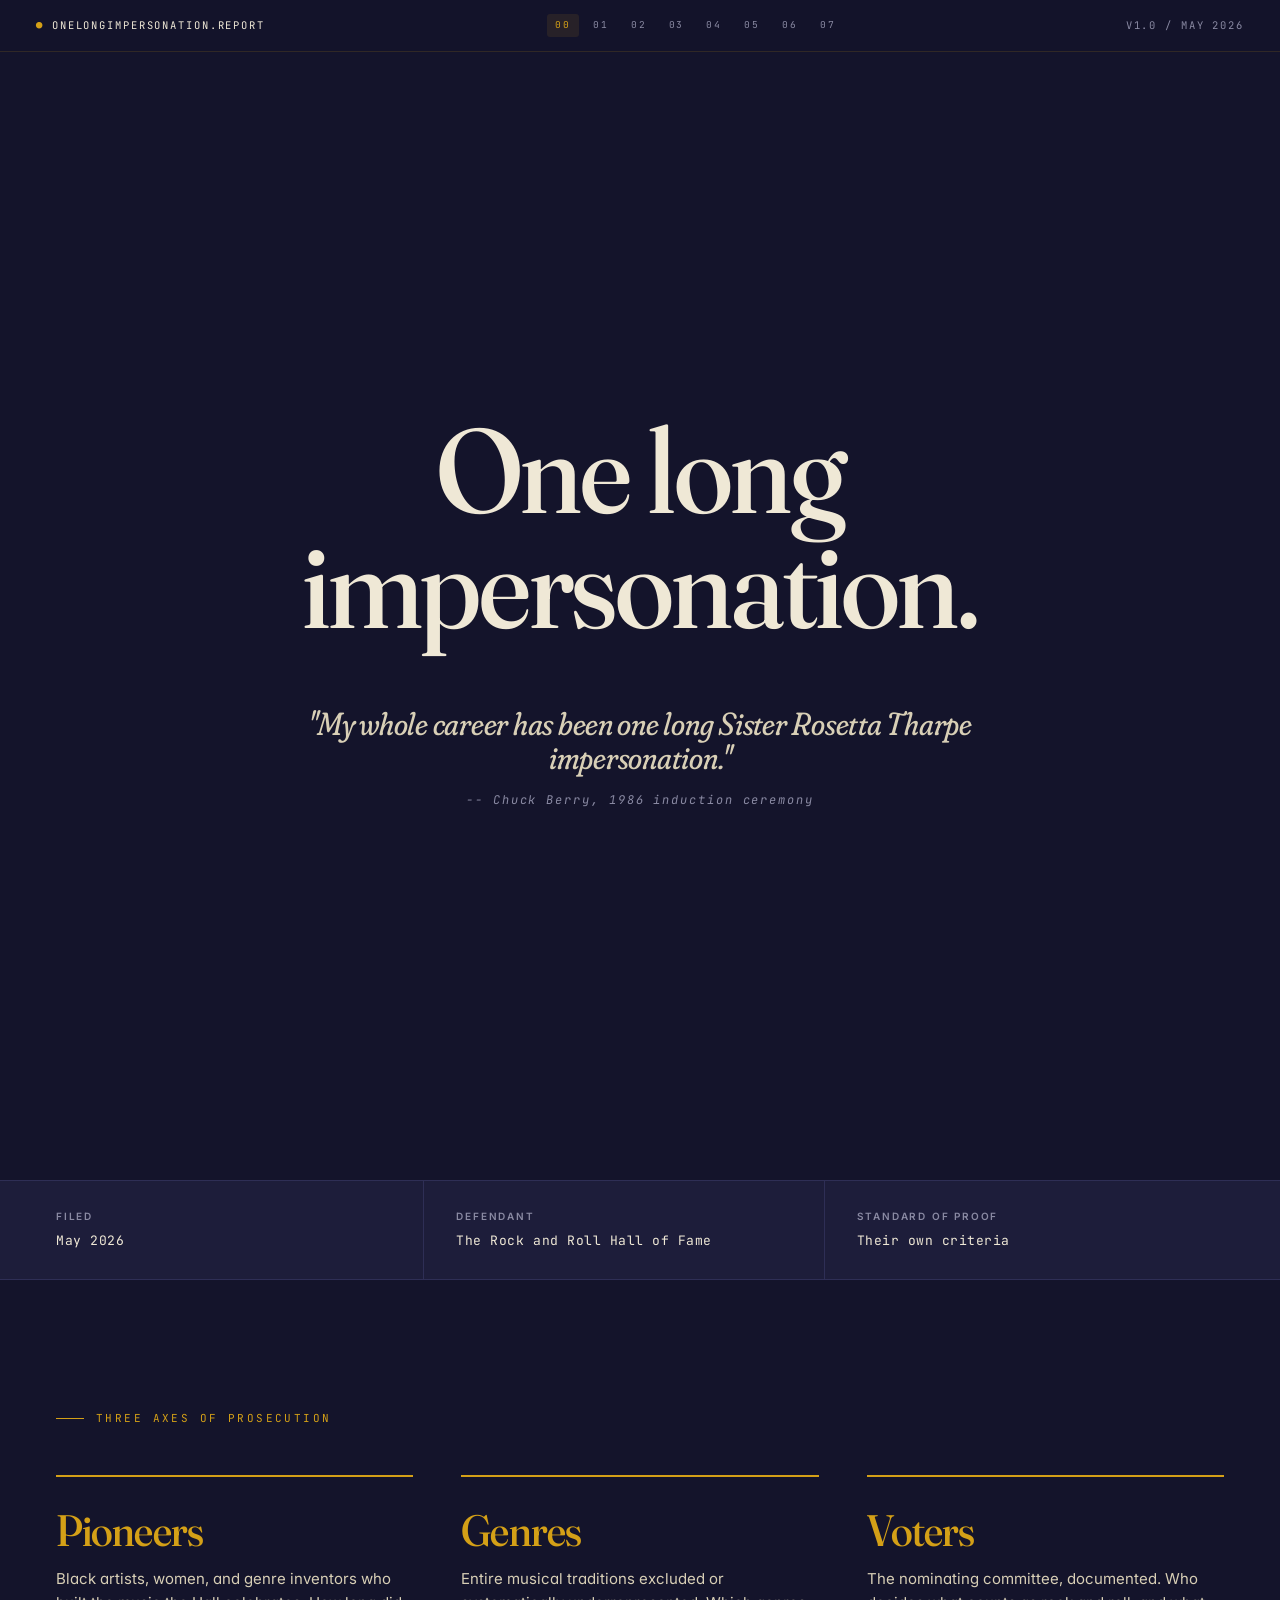
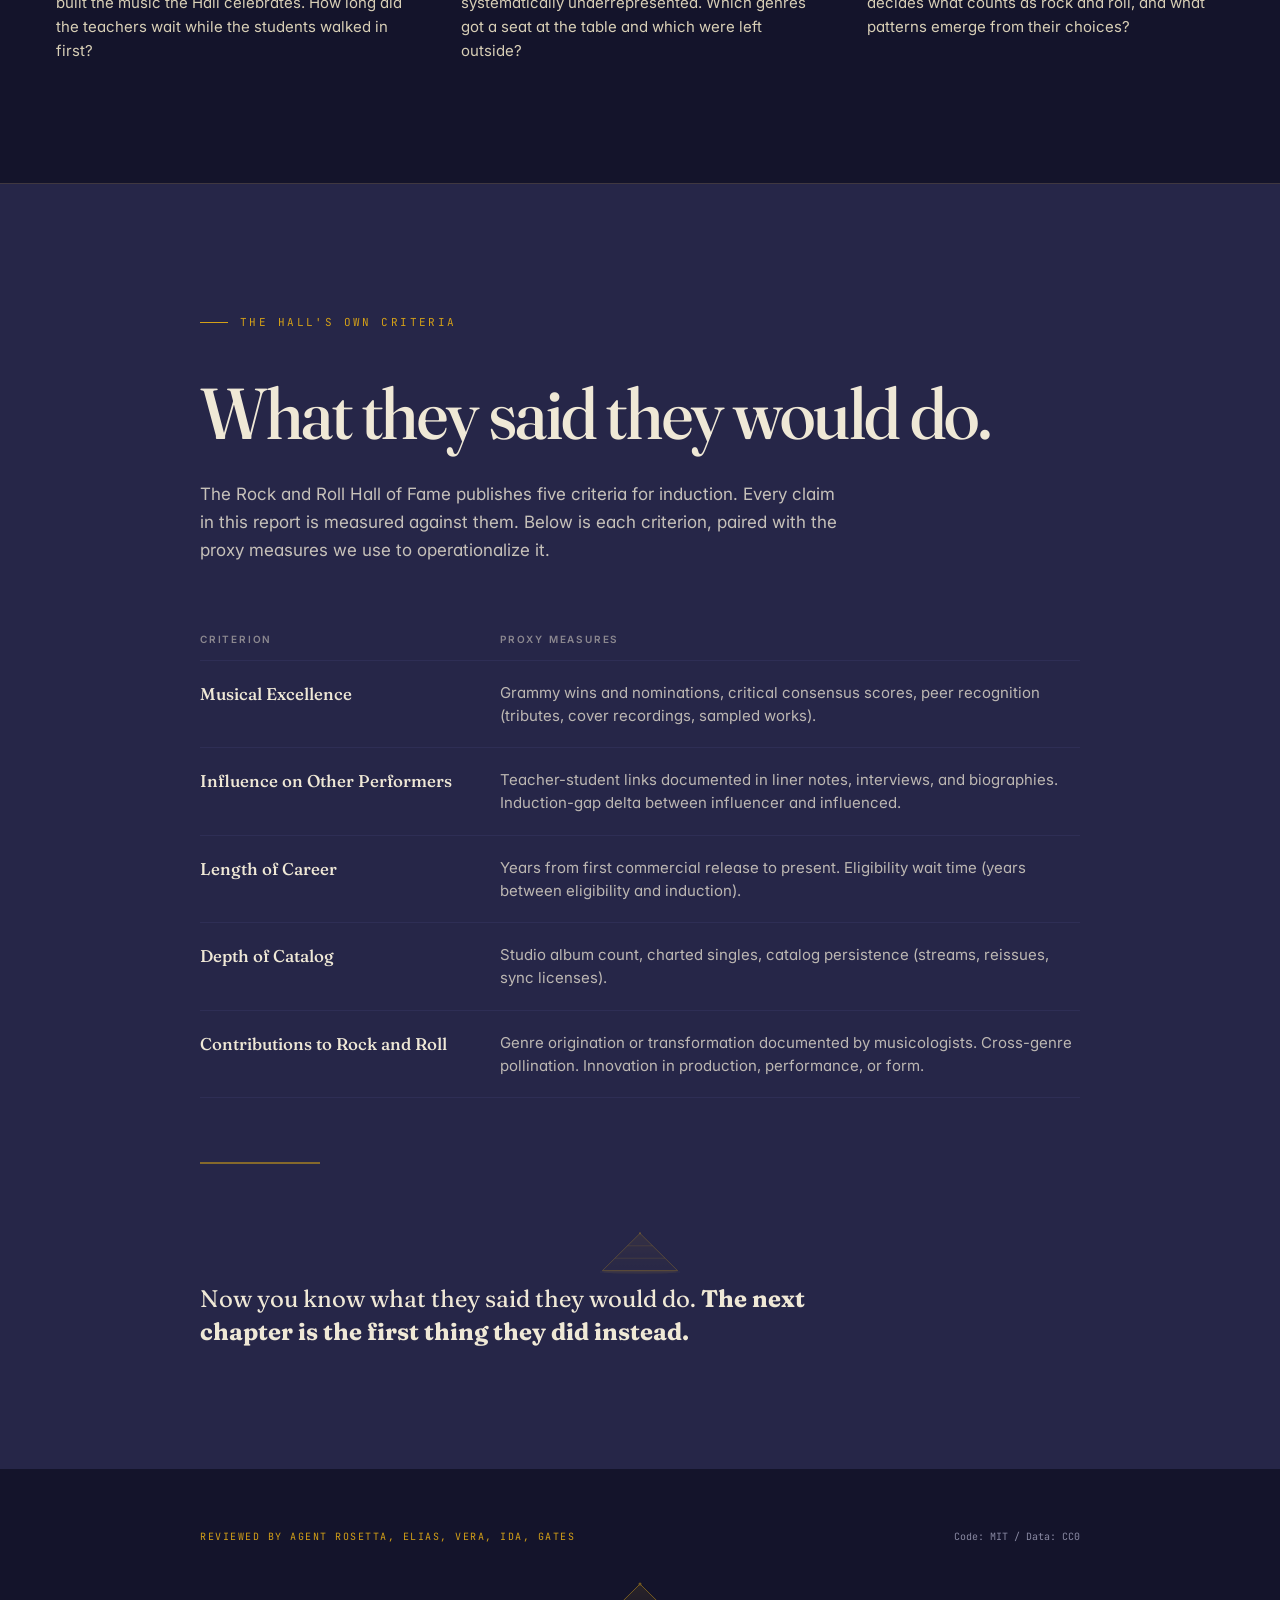
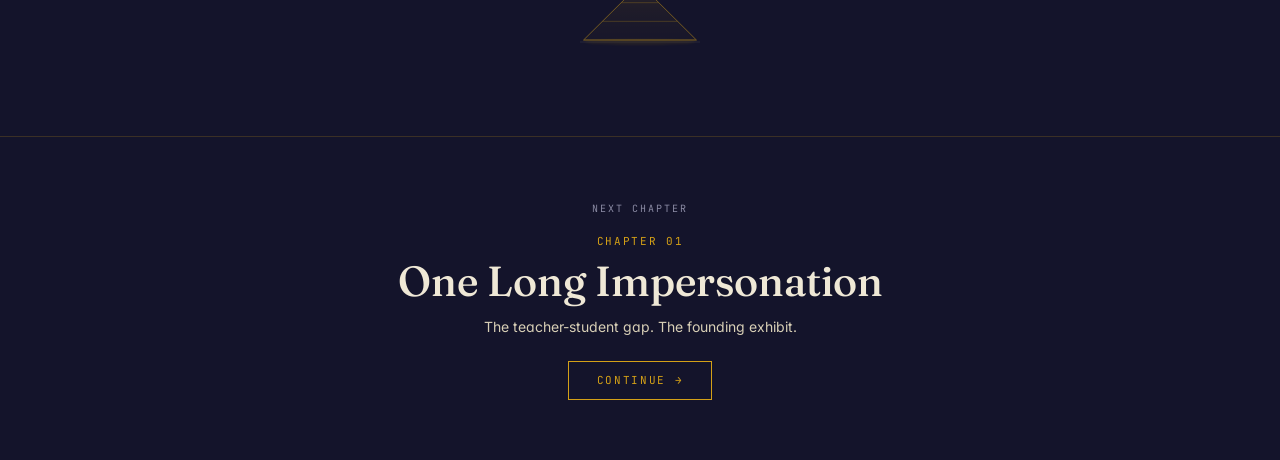
==== commit 5e359622: "[00-opening] fix: add missing footer with reviewer credits, pyramid, and next-chapter nav Ch00 was t" ====
--- a/chapters/00-opening/index.html
+++ b/chapters/00-opening/index.html
@@ -189,6 +189,19 @@
   </div>
 </section>
 
+<footer class="section section--ink" style="padding:60px 0">
+  <div class="container container--narrow" style="display:flex; justify-content:space-between; align-items:center; flex-wrap:wrap; gap:16px">
+    <span class="mono" style="font-size:10px; color:var(--gold); letter-spacing:0.15em; text-transform:uppercase">
+      Reviewed by Agent Rosetta, Elias, Vera, Ida, Gates
+    </span>
+    <span class="mono" style="font-size:10px; color:var(--mute)">
+      Code: MIT / Data: CC0
+    </span>
+  </div>
+  <div style="display:flex;justify-content:center;margin-top:32px;opacity:0.5"><div class="pyramid-mark" data-size="small" style="width:120px"></div></div>
+<div id="next-chapter" data-current="00"></div>
+</footer>
+
 <script src="../../shared/pyramid.js"></script>
 <script src="../../shared/next-chapter.js"></script>
 </body>
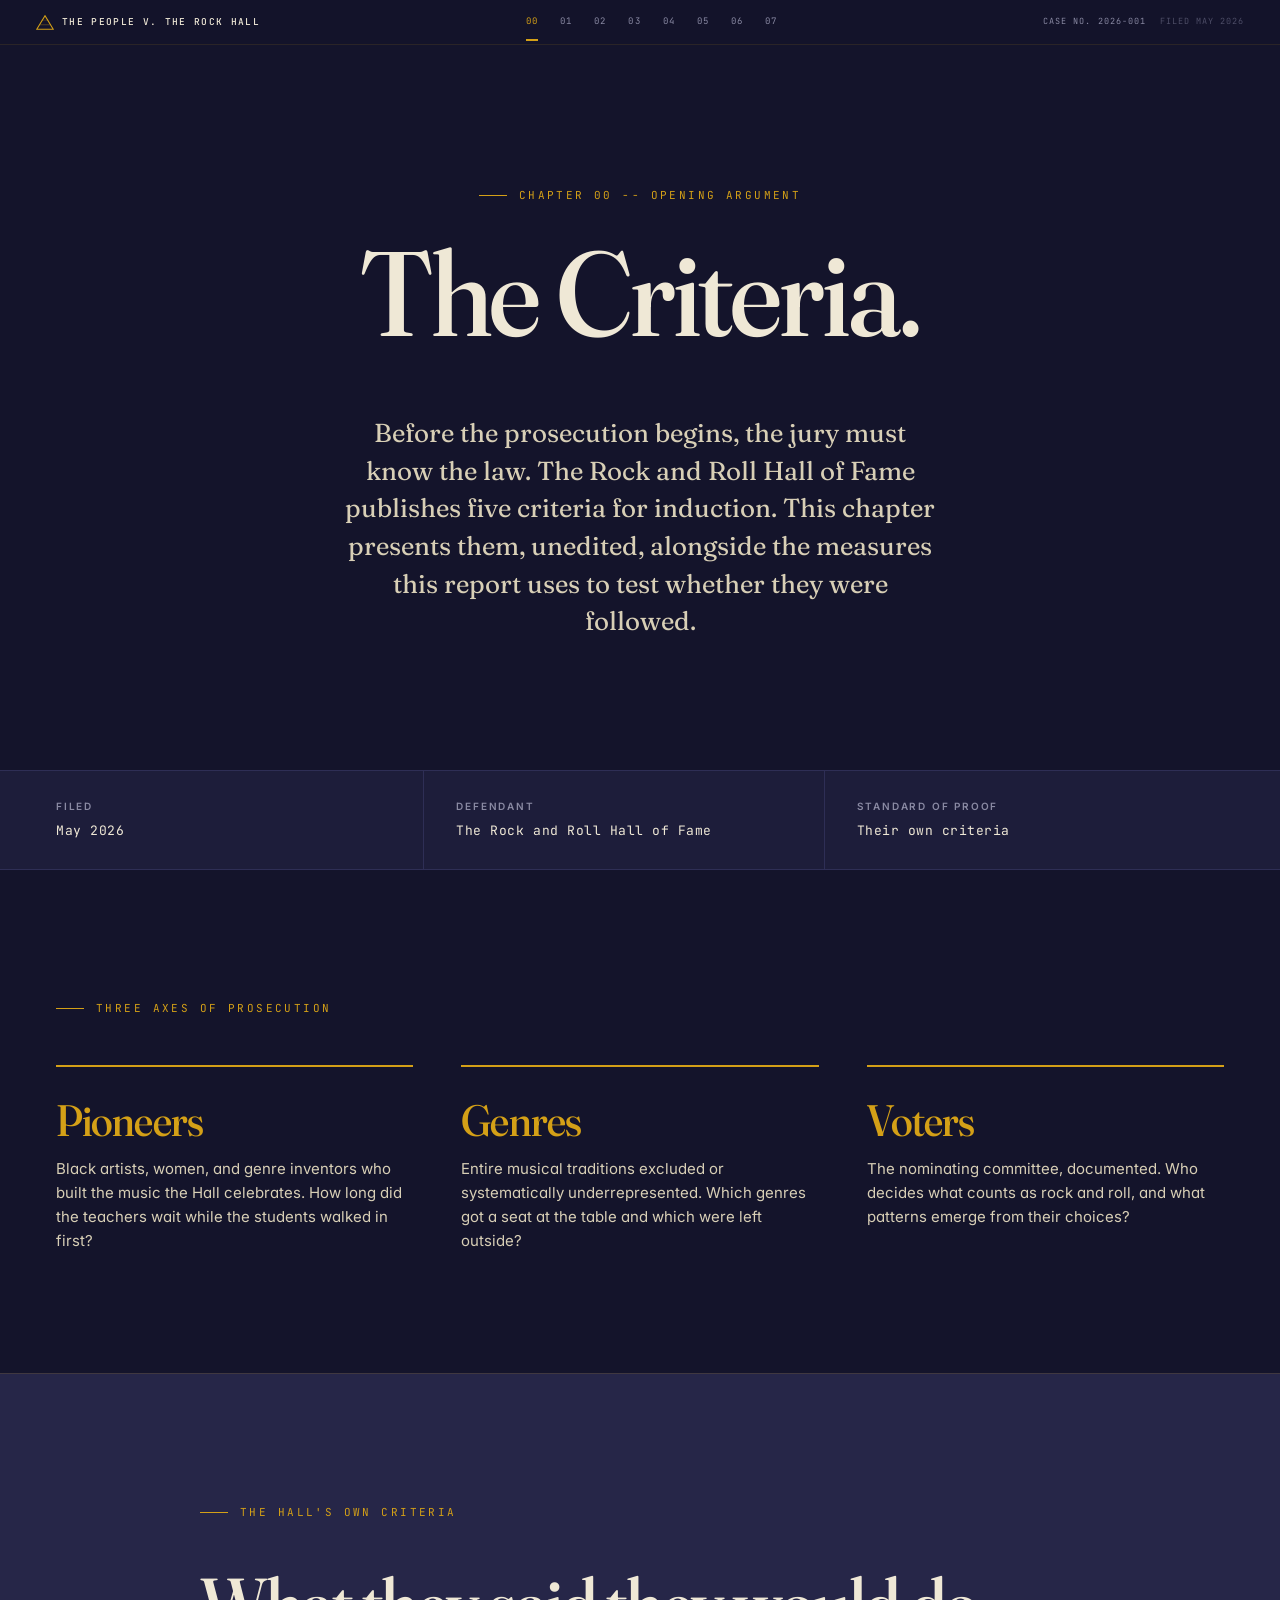
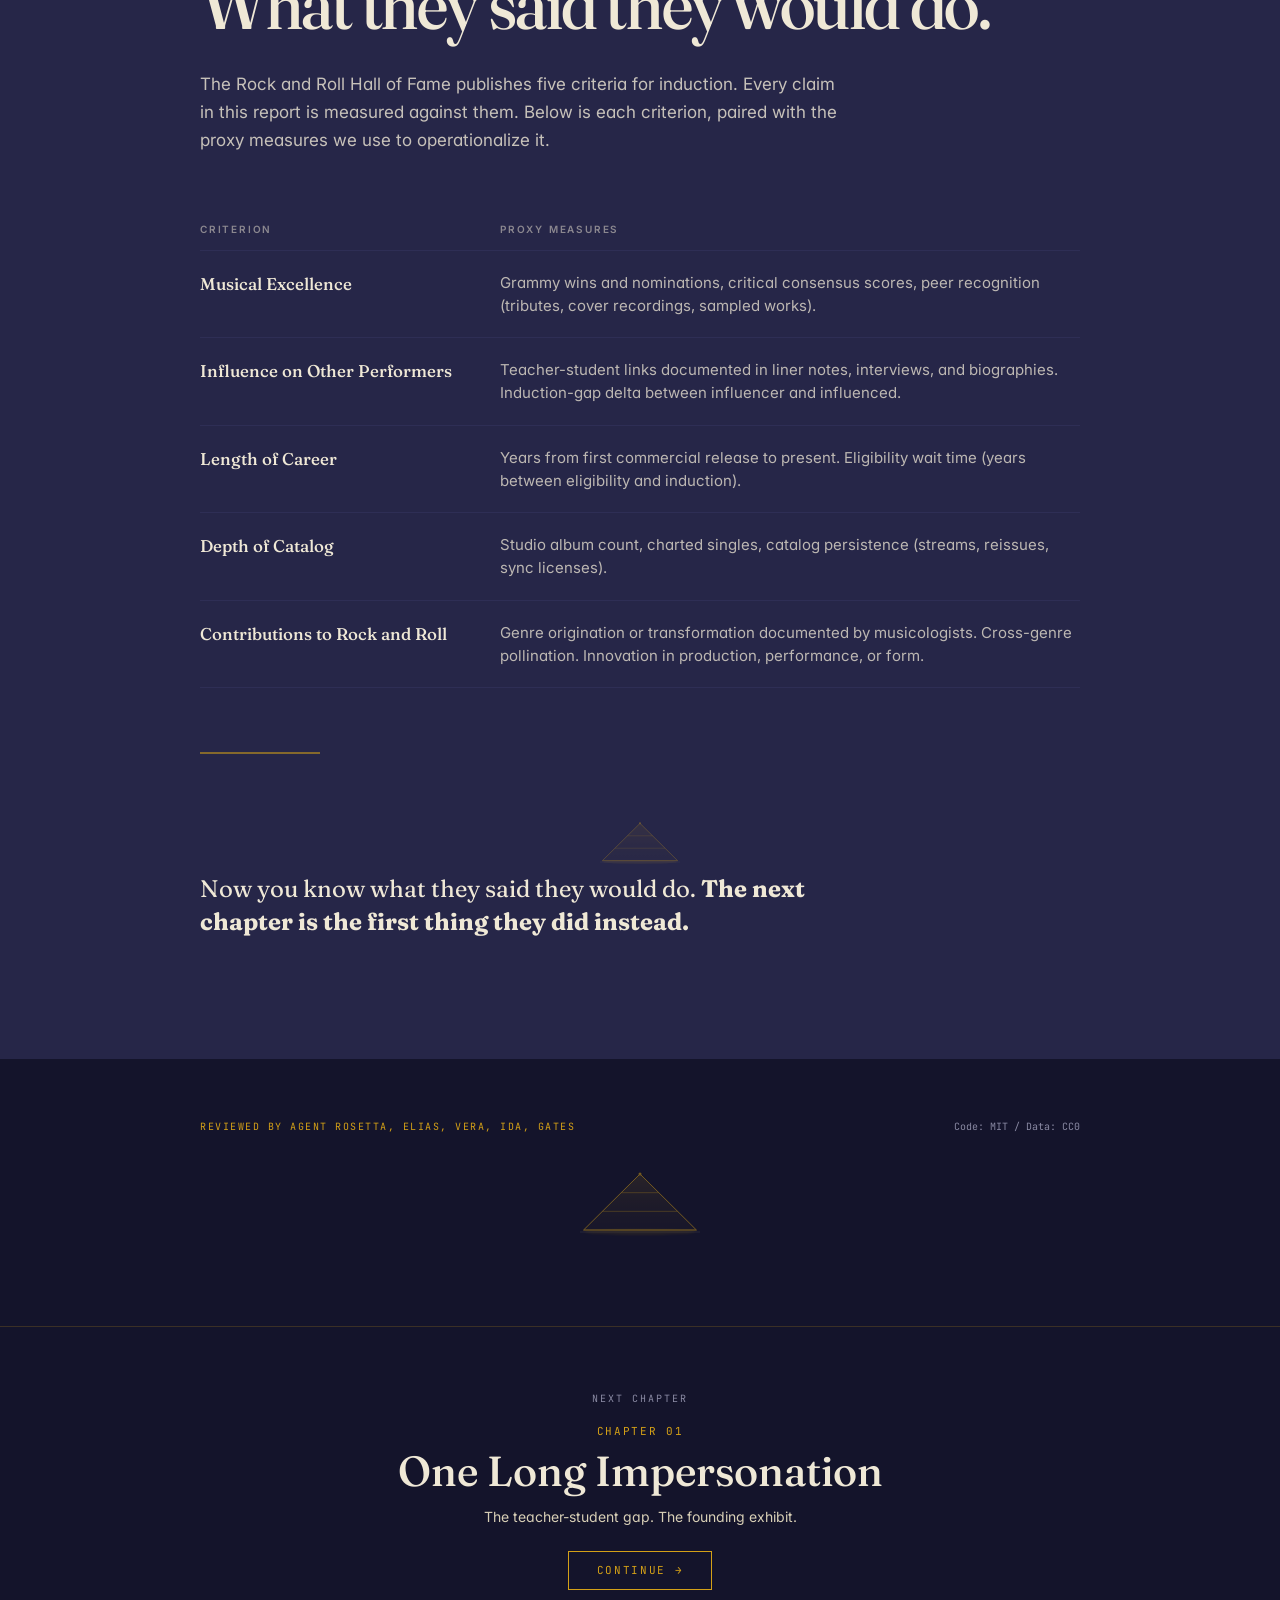
==== commit 2c63509e: "[00-opening] feat: differentiate Ch00 from landing page Ch00 now opens with "The Criteria." and a pr" ====
--- a/chapters/00-opening/index.html
+++ b/chapters/00-opening/index.html
@@ -2,7 +2,7 @@
 <html lang="en">
 <head>
 <meta charset="utf-8">
-<title>One Long Impersonation</title>
+<title>The Criteria -- One Long Impersonation</title>
 <meta name="viewport" content="width=device-width,initial-scale=1">
 <meta name="description" content="One Long Impersonation: a data-driven investigation of the Rock and Roll Hall of Fame's induction record.">
 <meta property="og:title" content="The Criteria -- One Long Impersonation">
@@ -39,14 +39,20 @@
 <header class="section section--ink cover">
   <div class="container container--narrow cover__inner">
 
+    <div class="exhibit-label" style="margin-bottom:32px">
+      <span>Chapter 00 -- Opening Argument</span>
+    </div>
+
     <h1 class="display cover__title">
-      One long<br>impersonation.
+      The Criteria.
     </h1>
 
-    <blockquote class="statement cover__quote">
-      <p>"My whole career has been one long Sister Rosetta Tharpe impersonation."</p>
-      <cite class="mono cover__cite">-- Chuck Berry, 1986 induction ceremony</cite>
-    </blockquote>
+    <p class="serif" style="font-size:clamp(18px,2.5vw,26px); color:var(--cream-2); max-width:600px; margin:32px auto 0; line-height:1.45">
+      Before the prosecution begins, the jury must know the law.
+      The Rock and Roll Hall of Fame publishes five criteria for induction.
+      This chapter presents them, unedited, alongside the measures
+      this report uses to test whether they were followed.
+    </p>
 
   </div>
 </header>
--- a/chapters/00-opening/opening.css
+++ b/chapters/00-opening/opening.css
@@ -5,12 +5,14 @@
    ------------------------------------------------ */
 
 .cover {
-  min-height: 100vh;
-  min-height: 100dvh;
+  height: calc(100vh - 130px);
+  height: calc(100dvh - 130px);
+  min-height: 400px;
   display: flex;
   align-items: center;
   justify-content: center;
-  padding: 160px 0 120px;
+  padding: 48px 0 0 !important;
+  box-sizing: border-box;
 }
 
 .cover__inner {
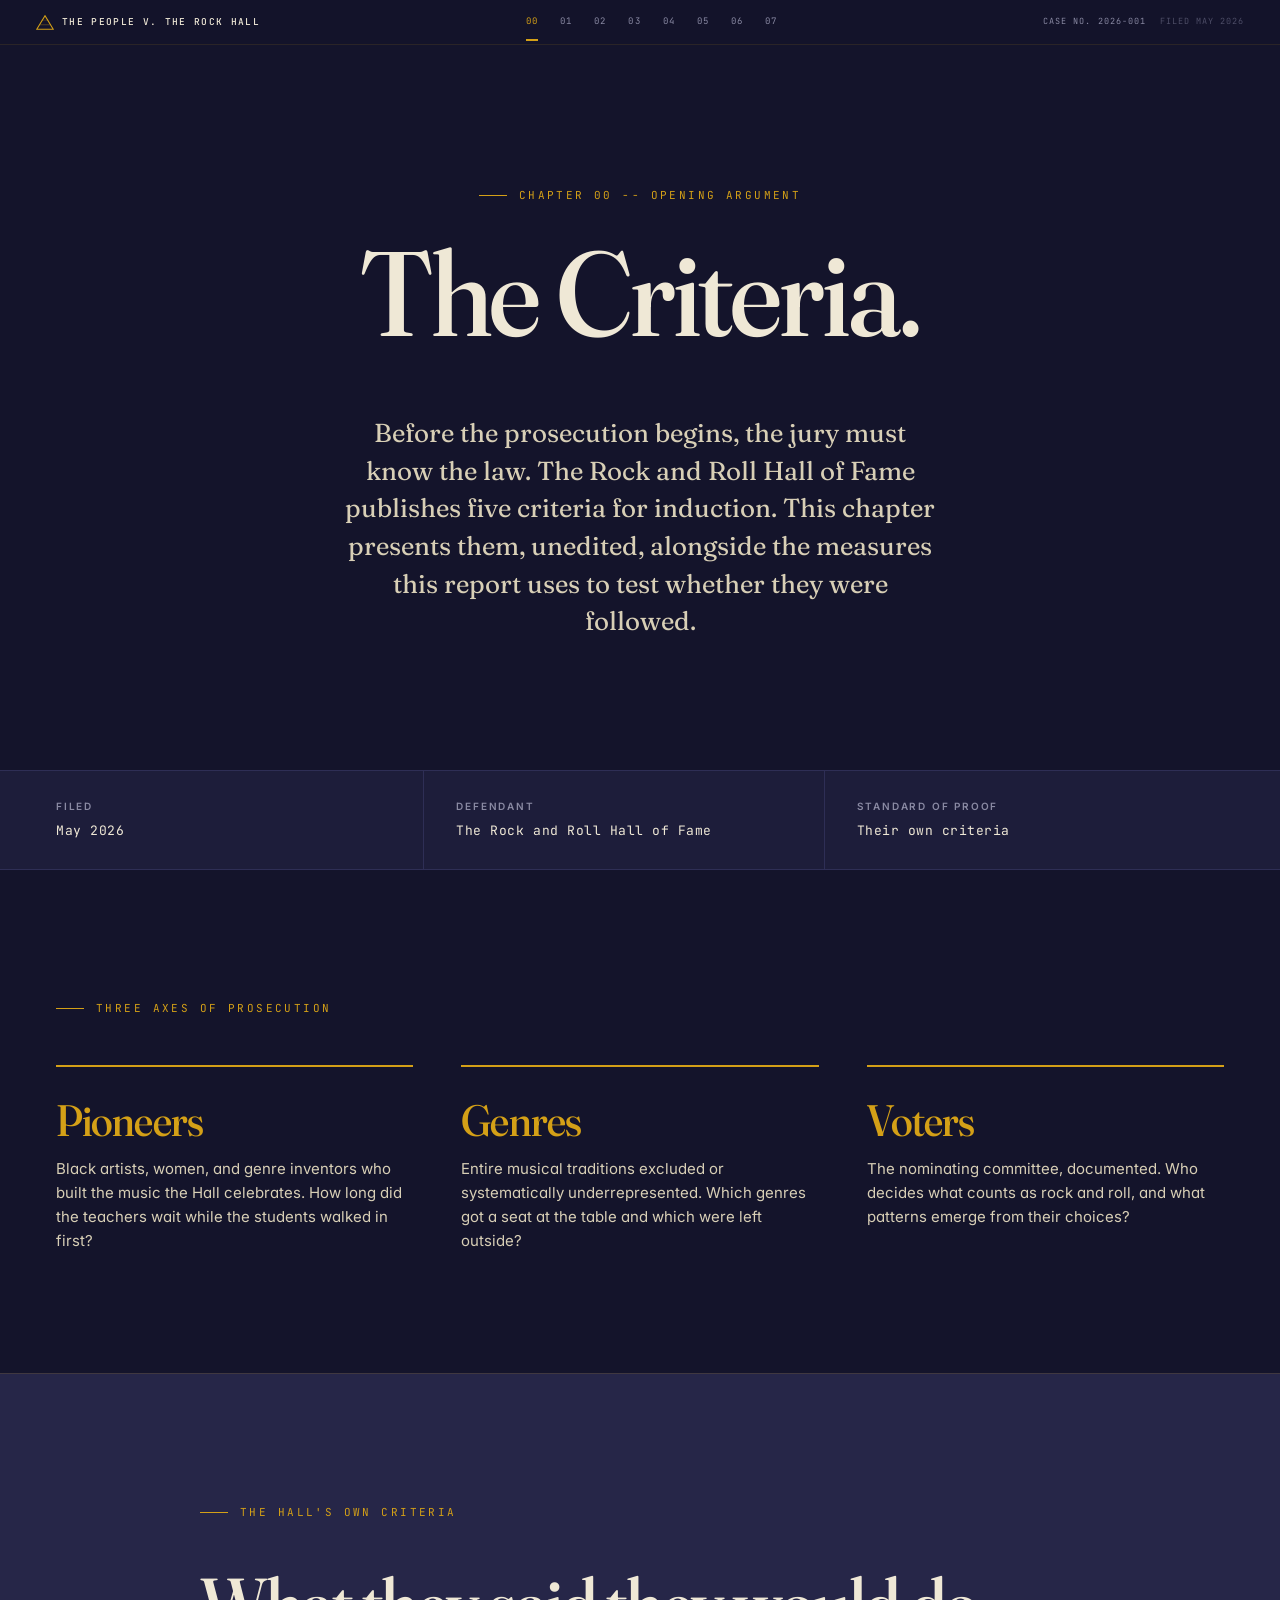
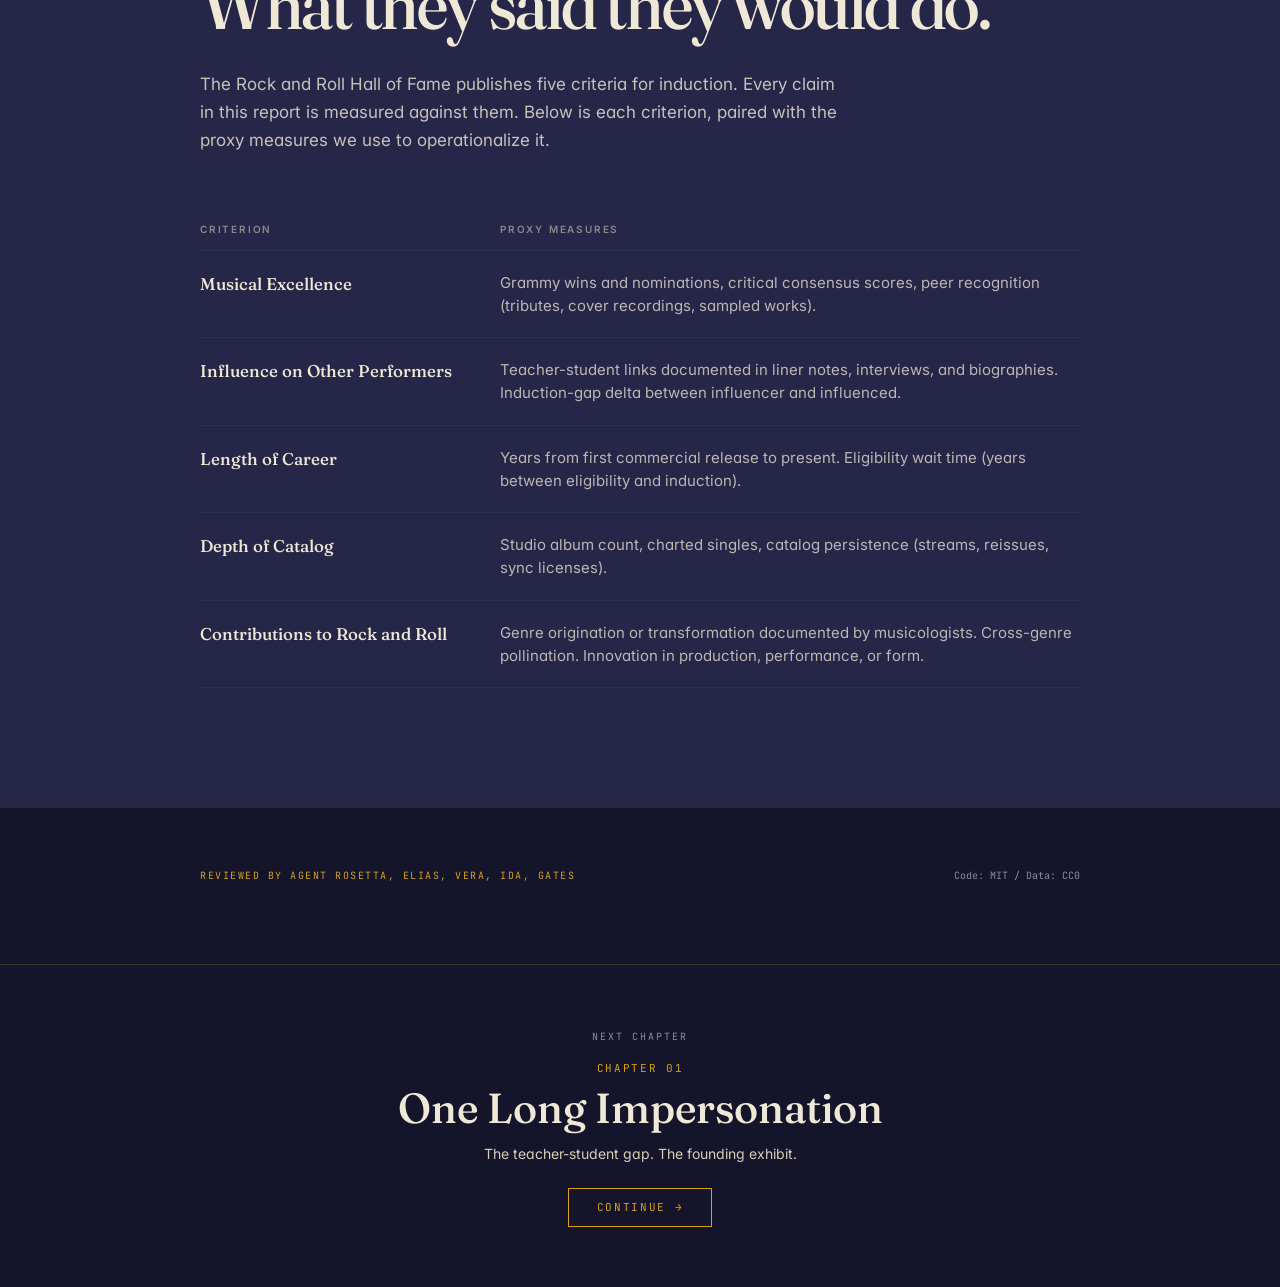
==== commit ea9ed4fc: "[global] fix: consolidate triple footer into single clean ending Removed duplicate pyramid marks fro" ====
--- a/chapters/00-opening/index.html
+++ b/chapters/00-opening/index.html
@@ -184,14 +184,6 @@
       </tbody>
     </table>
 
-    <hr class="rule rule--gold" style="max-width:120px; margin:64px 0">
-    <div class="pyramid-mark" data-size="small" style="margin:32px auto 0;opacity:0.4;width:80px"></div>
-
-    <p class="serif criteria__bridge" style="font-size:clamp(18px,2.5vw,24px); color:var(--cream); line-height:1.4; max-width:640px">
-      Now you know what they said they would do.
-      <strong>The next chapter is the first thing they did instead.</strong>
-    </p>
-
   </div>
 </section>
 
@@ -204,8 +196,7 @@
       Code: MIT / Data: CC0
     </span>
   </div>
-  <div style="display:flex;justify-content:center;margin-top:32px;opacity:0.5"><div class="pyramid-mark" data-size="small" style="width:120px"></div></div>
-<div id="next-chapter" data-current="00"></div>
+  <div id="next-chapter" data-current="00"></div>
 </footer>
 
 <script src="../../shared/pyramid.js"></script>
